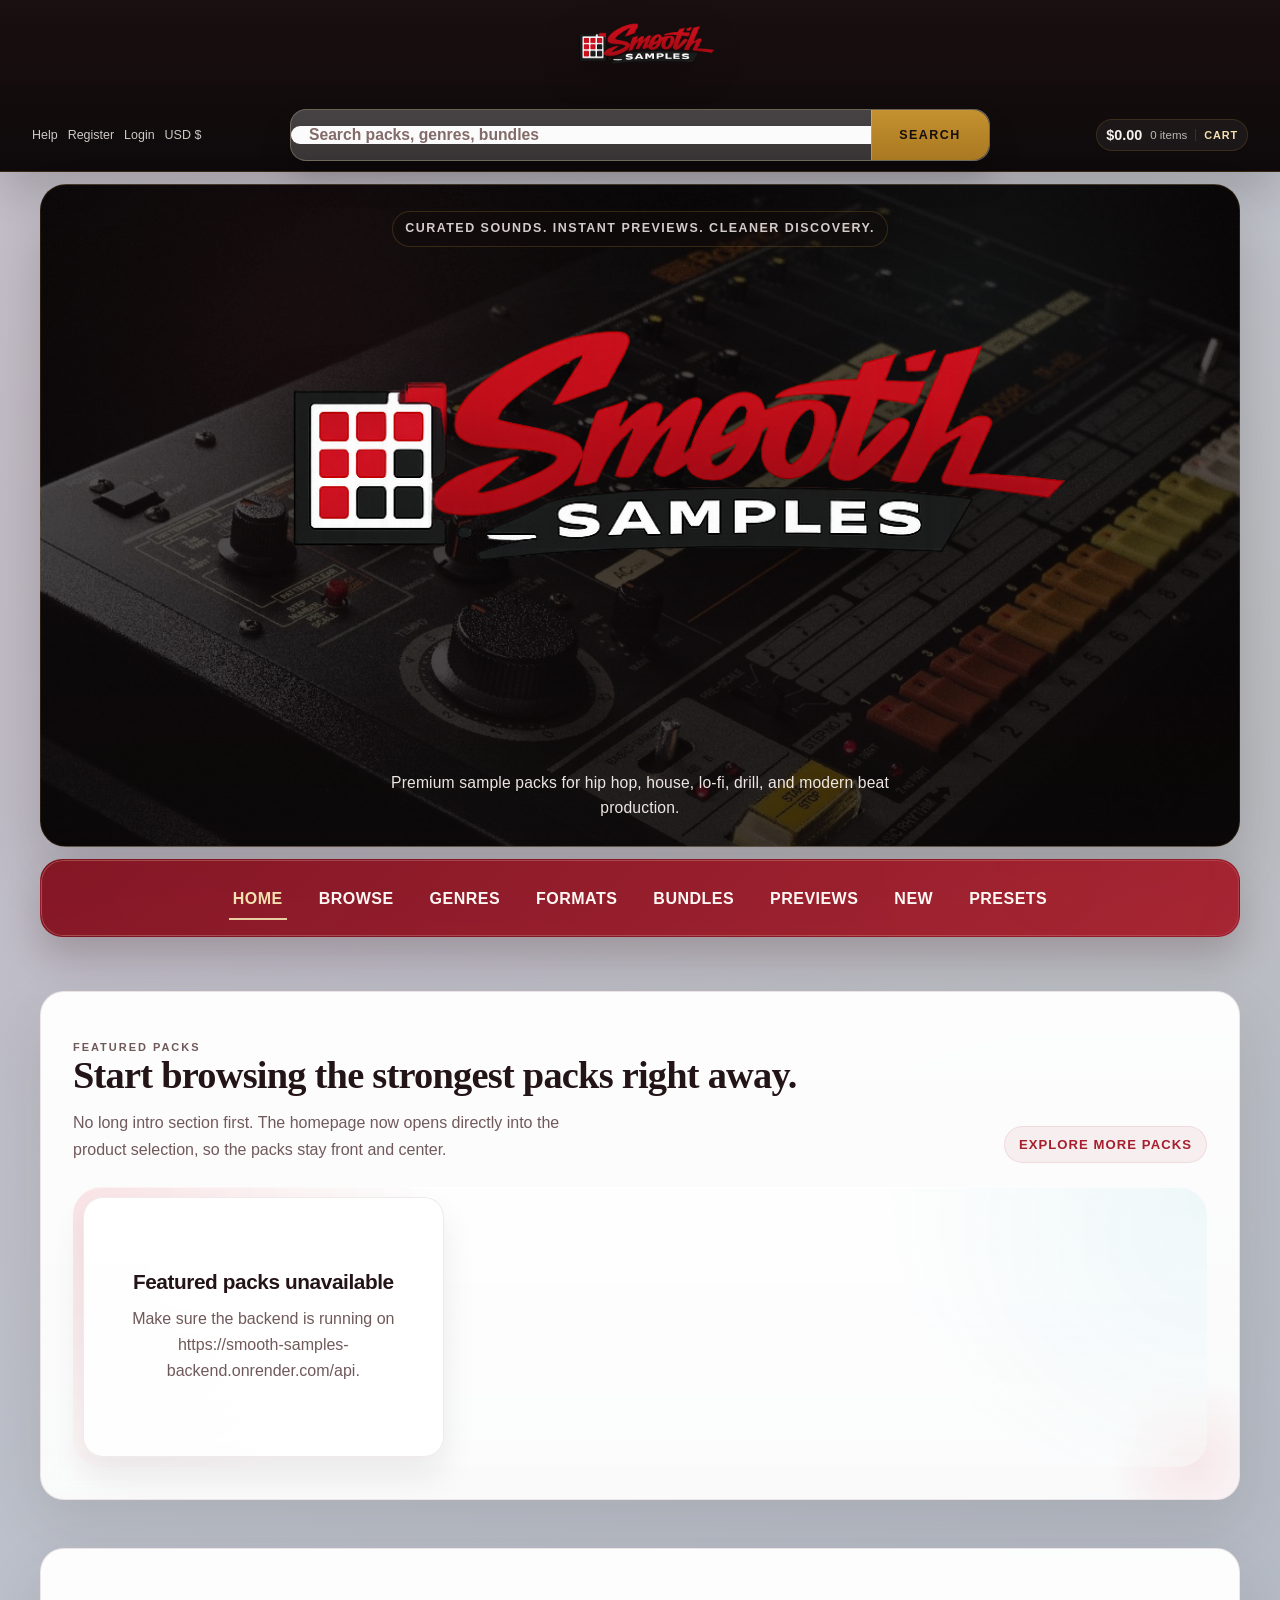
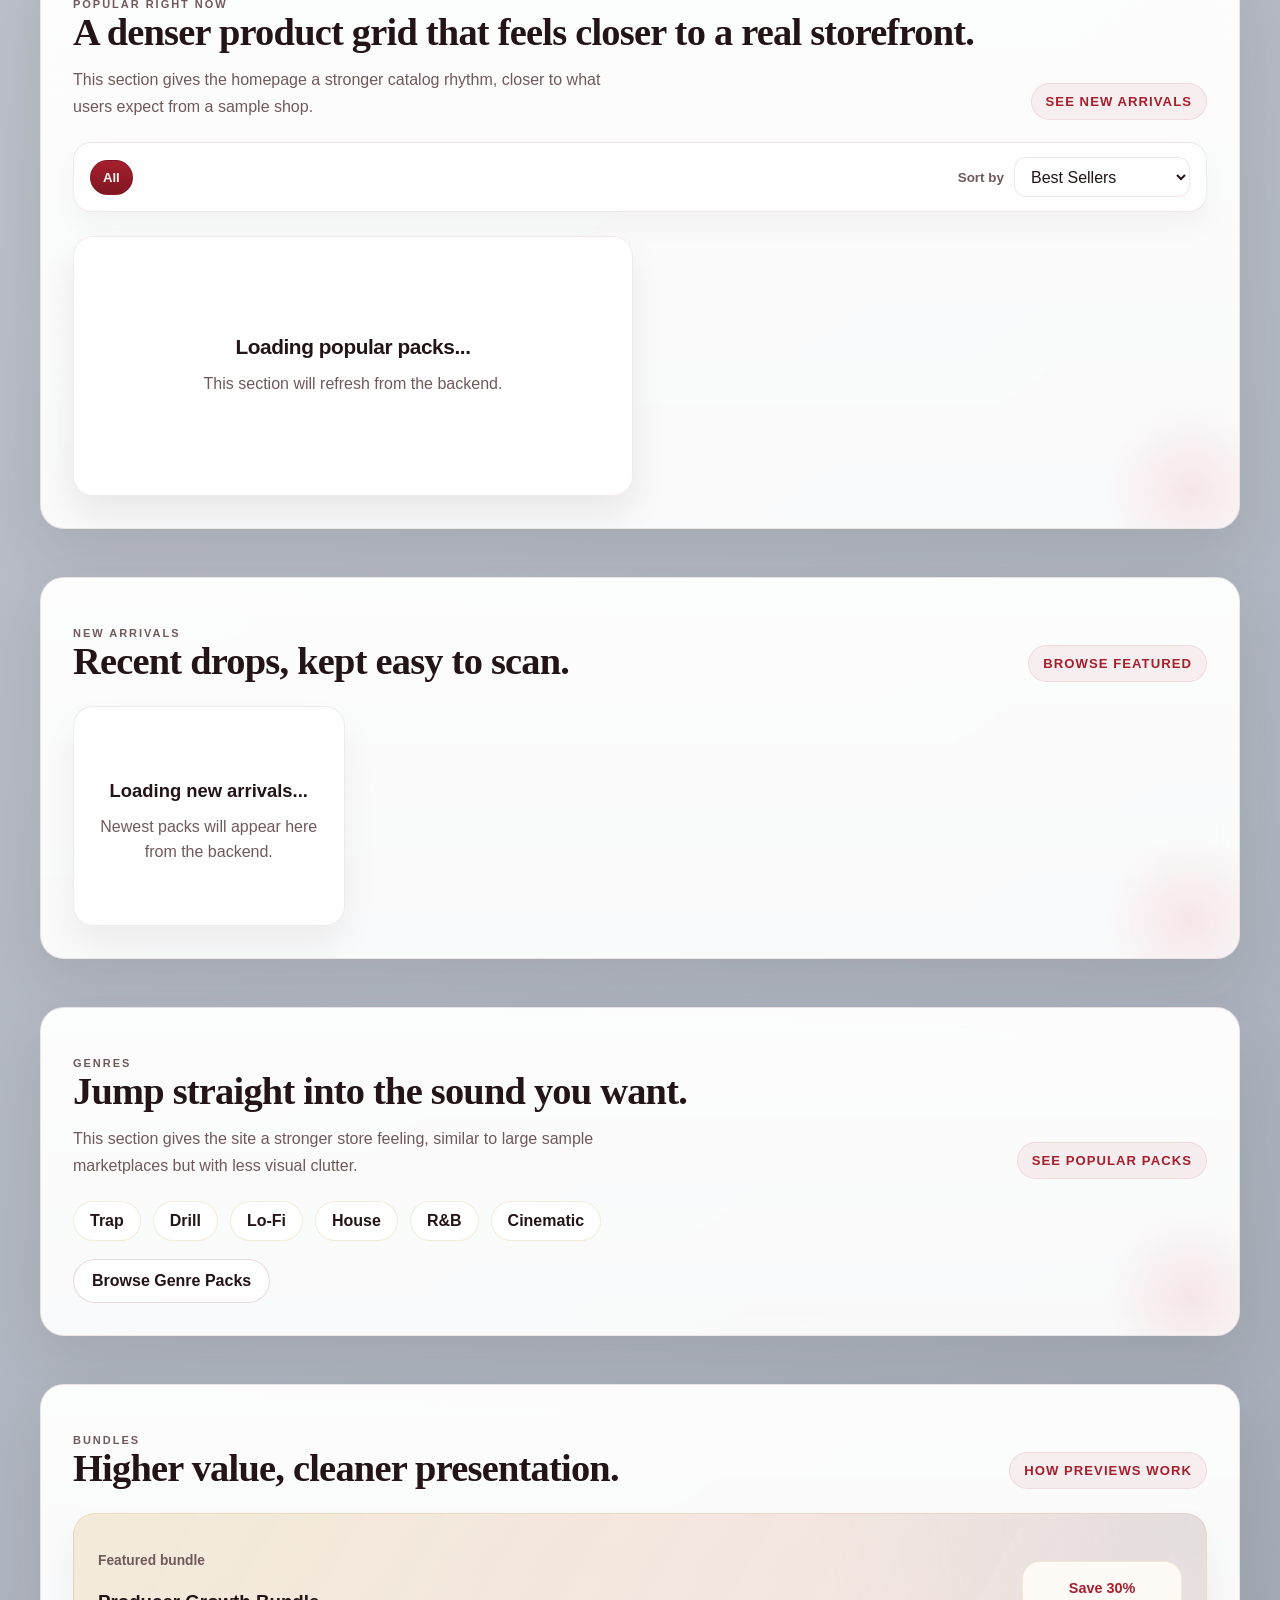
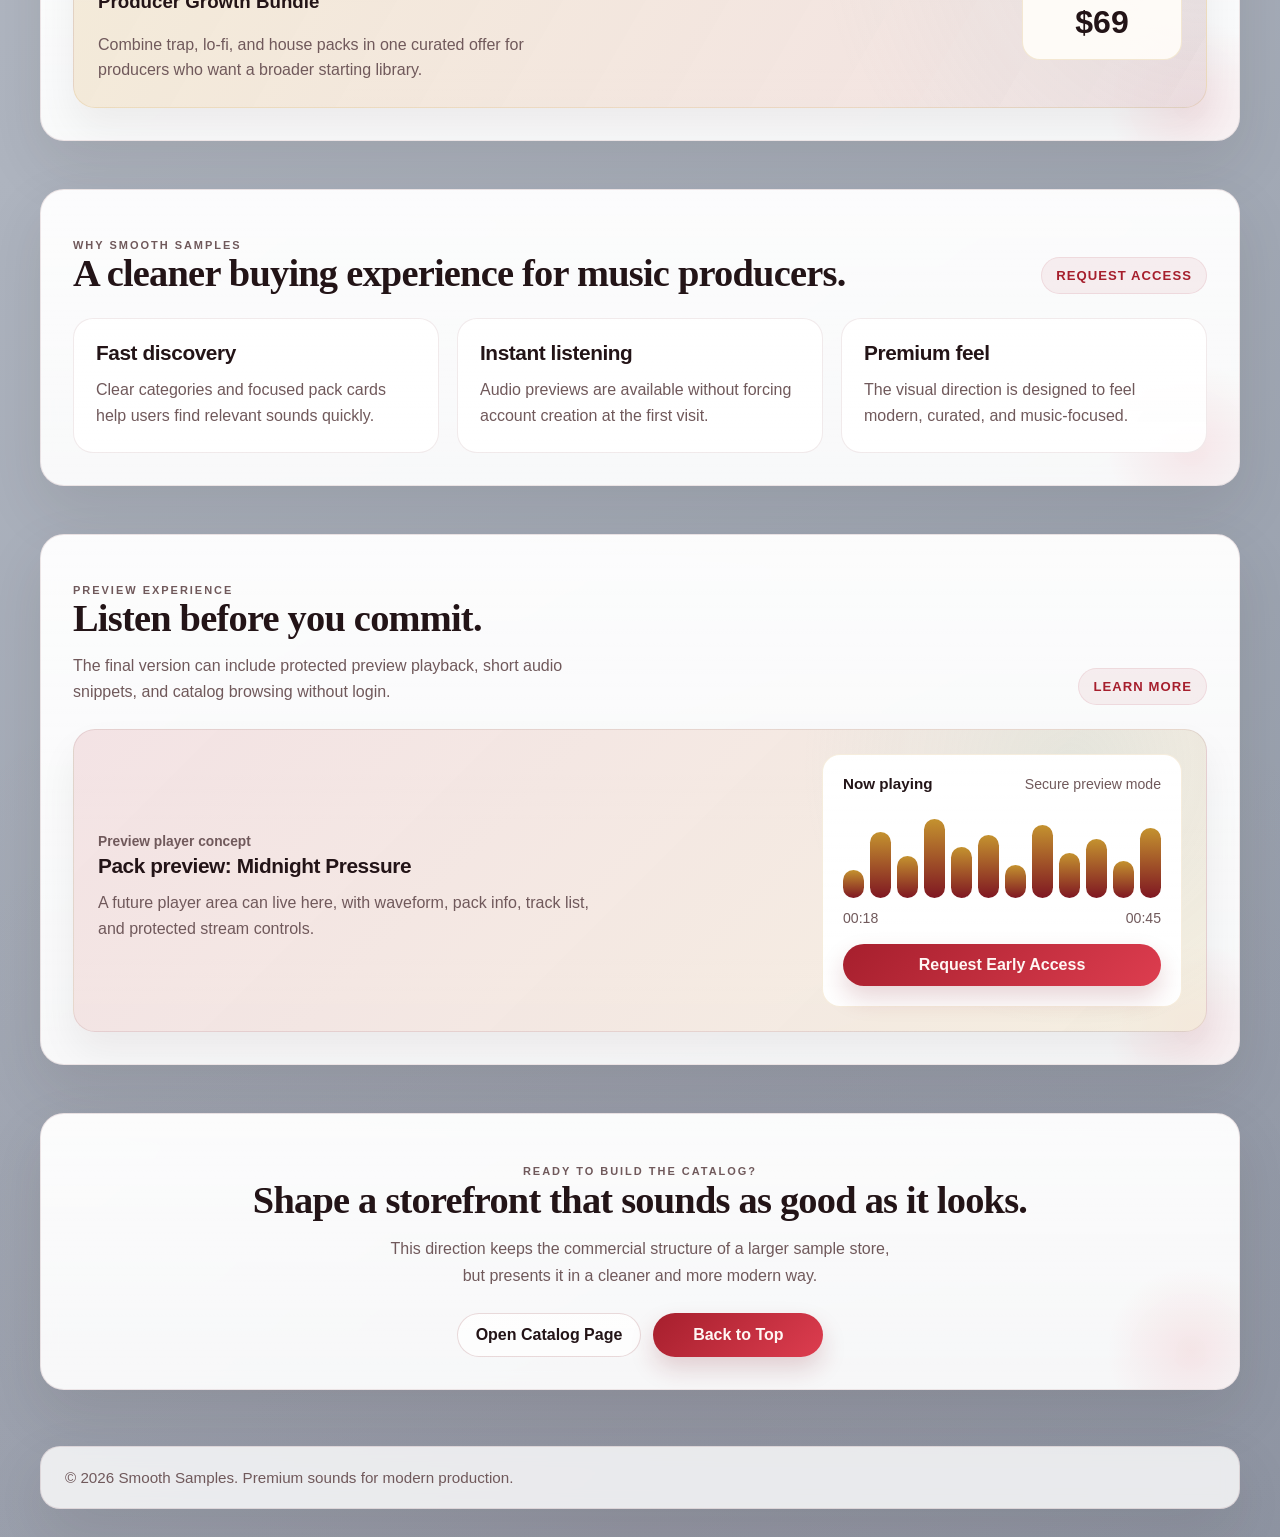
==== index.html @ 3f29e7fc "Refresh storefront UI and fix cart USD migration" ====
<!doctype html>
<html lang="en">
  <head>
    <meta charset="UTF-8" />
    <meta name="viewport" content="width=device-width, initial-scale=1.0" />
    <title>Smooth Samples | Premium Sample Packs</title>
    <meta
      name="description"
      content="Discover premium sample packs across multiple genres with fast browsing and instant audio previews."
    />
    <link rel="stylesheet" href="./styles.css?v=20260405-2" />
    <script>
      if (window.location.hash) {
        history.replaceState(null, "", window.location.pathname + window.location.search);
      }
    </script>
  </head>
  <body class="page-home">
    <div class="site-shell" id="top">
      <header class="site-header">
        <div class="utility-bar" aria-label="Store utilities">
          <a class="utility-logo" href="./index.html" aria-label="Smooth Samples home">
            <img
              class="utility-logo-image"
              src="./assets/logo/smooth-samples-logo-latest-crop-test-2.png"
              alt="Smooth Samples logo"
            />
          </a>

          <form class="search-bar" action="./catalog.html" method="get" role="search">
            <label class="sr-only" for="site-search">Search sample packs</label>
            <input
              id="site-search"
              name="q"
              type="search"
              placeholder="Search packs, genres, bundles"
            />
            <button type="submit" aria-label="Search">Search</button>
          </form>

          <div class="utility-links">
            <a href="#contact">Help</a>
            <a href="#contact">Register</a>
            <a href="#contact">Login</a>
            <a href="#contact">USD $</a>
          </div>

          <a class="cart-pill" href="./cart.html" aria-label="View cart">
            <span class="cart-total">$0.00</span>
            <span class="cart-meta">0 items</span>
            <strong>Cart</strong>
          </a>
        </div>

        <div class="header-branding">
          <p class="header-kicker">Curated sounds. Instant previews. Cleaner discovery.</p>
          <a class="brand" href="./index.html" aria-label="Smooth Samples home">
            <img
              class="brand-logo"
              src="./assets/logo/smooth-samples-logo-latest-crop-test-2.png"
              alt="Smooth Samples logo"
            />
          </a>
          <p class="brand-note">
            Premium sample packs for hip hop, house, lo-fi, drill, and modern
            beat production.
          </p>
        </div>

        <div class="header-tools">
          <nav class="site-nav" aria-label="Main navigation">
            <a href="./index.html" aria-current="page">Home</a>
            <a href="./catalog.html">Browse</a>
            <a href="#genres">Genres</a>
            <a href="#featured-packs">Formats</a>
            <a href="#bundles">Bundles</a>
            <a href="#preview-experience">Previews</a>
            <a href="#new-arrivals">New</a>
            <a href="#featured-packs">Presets</a>
          </nav>
        </div>

      </header>

      <main class="page">
        <section class="section" id="featured-packs">
          <div class="section-heading-row">
            <div class="section-heading">
              <p class="eyebrow">Featured Packs</p>
              <h2>Start browsing the strongest packs right away.</h2>
              <p>
                No long intro section first. The homepage now opens directly into
                the product selection, so the packs stay front and center.
              </p>
            </div>
            <a class="section-link" href="#popular-now">Explore More Packs</a>
          </div>

          <div class="pack-grid" id="home-featured-grid">
            <article class="pack-card pack-card-status">
              <h3>Loading featured packs...</h3>
              <p>The homepage is connecting to the backend API.</p>
            </article>
          </div>
        </section>

        <section class="section compact-catalog-section" id="popular-now">
          <div class="section-heading-row">
            <div class="section-heading">
              <p class="eyebrow">Popular Right Now</p>
              <h2>A denser product grid that feels closer to a real storefront.</h2>
              <p>
                This section gives the homepage a stronger catalog rhythm, closer
                to what users expect from a sample shop.
              </p>
            </div>
            <a class="section-link" href="#new-arrivals">See New Arrivals</a>
          </div>

          <div class="catalog-controls" aria-label="Catalog controls">
            <div class="filter-chips" id="home-popular-filters">
              <button class="filter-chip is-active" type="button" data-home-genre="">All</button>
            </div>
            <div class="sort-control">
              <label for="home-sort-by">Sort by</label>
              <select id="home-sort-by" name="home-sort-by">
                <option>Best Sellers</option>
                <option>Newest</option>
                <option>Price: Low to High</option>
                <option>Editor Picks</option>
              </select>
            </div>
          </div>

          <div class="compact-catalog" id="home-popular-grid">
            <article class="pack-card pack-card-status">
              <h3>Loading popular packs...</h3>
              <p>This section will refresh from the backend.</p>
            </article>
          </div>
        </section>

        <section class="section" id="new-arrivals">
          <div class="section-heading-row">
            <div class="section-heading">
              <p class="eyebrow">New Arrivals</p>
              <h2>Recent drops, kept easy to scan.</h2>
            </div>
            <a class="section-link" href="#featured-packs">Browse Featured</a>
          </div>

          <div class="release-grid" id="home-new-grid">
            <article class="release-card release-card-status">
              <h3>Loading new arrivals...</h3>
              <p>Newest packs will appear here from the backend.</p>
            </article>
          </div>
        </section>

        <section class="section genre-section" id="genres">
          <div class="section-heading-row">
            <div class="section-heading">
              <p class="eyebrow">Genres</p>
              <h2>Jump straight into the sound you want.</h2>
              <p>
                This section gives the site a stronger store feeling, similar to
                large sample marketplaces but with less visual clutter.
              </p>
            </div>
            <a class="section-link" href="#popular-now">See Popular Packs</a>
          </div>

          <div class="genre-list" aria-label="Music genres">
            <span>Trap</span>
            <span>Drill</span>
            <span>Lo-Fi</span>
            <span>House</span>
            <span>R&B</span>
            <span>Cinematic</span>
          </div>
          <div class="genre-actions">
            <a class="btn btn-secondary" href="./catalog.html#catalog-grid">Browse Genre Packs</a>
          </div>
        </section>

        <section class="section bundle-section" id="bundles">
          <div class="section-heading-row">
            <div class="section-heading">
              <p class="eyebrow">Bundles</p>
              <h2>Higher value, cleaner presentation.</h2>
            </div>
            <a class="section-link" href="#preview-experience">How previews work</a>
          </div>

          <div class="bundle-panel">
            <div>
              <p class="preview-label">Featured bundle</p>
              <h3>Producer Growth Bundle</h3>
              <p>
                Combine trap, lo-fi, and house packs in one curated offer for
                producers who want a broader starting library.
              </p>
            </div>
            <div class="bundle-price">
              <span>Save 30%</span>
              <strong>$69</strong>
            </div>
          </div>
        </section>

        <section class="section benefits-section">
          <div class="section-heading-row">
            <div class="section-heading">
              <p class="eyebrow">Why Smooth Samples</p>
              <h2>A cleaner buying experience for music producers.</h2>
            </div>
            <a class="section-link" href="#contact">Request Access</a>
          </div>

          <div class="benefit-grid">
            <article class="benefit-card">
              <h3>Fast discovery</h3>
              <p>
                Clear categories and focused pack cards help users find relevant
                sounds quickly.
              </p>
            </article>

            <article class="benefit-card">
              <h3>Instant listening</h3>
              <p>
                Audio previews are available without forcing account creation at
                the first visit.
              </p>
            </article>

            <article class="benefit-card">
              <h3>Premium feel</h3>
              <p>
                The visual direction is designed to feel modern, curated, and
                music-focused.
              </p>
            </article>
          </div>
        </section>

        <section class="section preview-section" id="preview-experience">
          <div class="section-heading-row">
            <div class="section-heading">
              <p class="eyebrow">Preview Experience</p>
              <h2>Listen before you commit.</h2>
              <p>
                The final version can include protected preview playback, short
                audio snippets, and catalog browsing without login.
              </p>
            </div>
            <a class="section-link" href="#contact">Learn More</a>
          </div>

          <div class="preview-panel">
            <div class="preview-copy">
              <p class="preview-label">Preview player concept</p>
              <h3>Pack preview: Midnight Pressure</h3>
              <p>
                A future player area can live here, with waveform, pack info,
                track list, and protected stream controls.
              </p>
            </div>
            <div class="preview-demo" aria-label="Demo audio player">
              <div class="preview-demo-top">
                <strong>Now playing</strong>
                <span>Secure preview mode</span>
              </div>
              <div class="waveform" aria-hidden="true">
                <span></span>
                <span></span>
                <span></span>
                <span></span>
                <span></span>
                <span></span>
                <span></span>
                <span></span>
                <span></span>
                <span></span>
                <span></span>
                <span></span>
              </div>
              <div class="preview-demo-bottom">
                <span>00:18</span>
                <span>00:45</span>
              </div>
              <a class="btn btn-primary" href="#contact">Request Early Access</a>
            </div>
          </div>
        </section>

        <section class="section cta-section" id="contact">
          <p class="eyebrow">Ready to build the catalog?</p>
          <h2>Shape a storefront that sounds as good as it looks.</h2>
          <p>
            This direction keeps the commercial structure of a larger sample
            store, but presents it in a cleaner and more modern way.
          </p>
          <div class="cta-actions">
            <a class="btn btn-secondary" href="./catalog.html">Open Catalog Page</a>
            <a class="btn btn-primary" href="#top">Back to Top</a>
          </div>
        </section>
      </main>

      <footer class="site-footer">
        <p>© 2026 Smooth Samples. Premium sounds for modern production.</p>
      </footer>
    </div>
    <script src="./assets/js/store-api.js"></script>
    <script src="./assets/js/cart.js"></script>
    <script src="./assets/js/search-ui.js?v=20260405-2"></script>
    <script src="./assets/js/home.js"></script>
  </body>
</html>
---- styles.css ----
:root {
  --bg-1: #c7cad3;
  --bg-2: #aeb4bf;
  --bg-3: #8f97a5;
  --panel: rgba(255, 255, 255, 0.8);
  --panel-strong: rgba(255, 255, 255, 0.92);
  --border: rgba(96, 22, 33, 0.1);
  --text: #231417;
  --muted: #70595b;
  --accent: #a61f2d;
  --accent-strong: #7f1722;
  --accent-bright: #dd3d4f;
  --gold: #c4922f;
  --gold-soft: #f4e1af;
  --teal-soft: #8fd3d9;
  --shadow: 0 24px 60px rgba(44, 27, 24, 0.1);
  --font-body: "Avenir Next", "Helvetica Neue", "Segoe UI", sans-serif;
  --font-display: "Trebuchet MS", "Avenir Next", "Segoe UI", sans-serif;
  --font-elegant: Georgia, "Times New Roman", serif;
}

* {
  box-sizing: border-box;
}

*::selection {
  background: rgba(166, 31, 45, 0.16);
}

html {
  scroll-behavior: smooth;
}

body {
  margin: 0;
  min-height: 100vh;
  font-family: var(--font-body);
  color: var(--text);
  background:
    radial-gradient(circle at 12% 10%, rgba(166, 31, 45, 0.08), transparent 24%),
    radial-gradient(circle at 88% 14%, rgba(196, 146, 47, 0.06), transparent 18%),
    radial-gradient(circle at 50% 100%, rgba(96, 22, 33, 0.06), transparent 22%),
    linear-gradient(145deg, var(--bg-1), var(--bg-2) 60%, var(--bg-3));
}

a {
  color: inherit;
}

a,
button {
  -webkit-tap-highlight-color: transparent;
}

.site-shell {
  width: min(1200px, calc(100% - 32px));
  margin: 0 auto;
}

.page {
  display: flex;
  flex-direction: column;
  gap: 26px;
}

.site-header {
  display: flex;
  flex-direction: column;
  align-items: center;
  gap: 12px;
  padding: 0 0 22px;
}

.utility-bar {
  display: grid;
  grid-template-columns: minmax(180px, 0.9fr) minmax(420px, 700px) minmax(180px, 0.9fr);
  grid-template-areas:
    ". logo ."
    "links search cart";
  align-items: center;
  gap: 10px 16px;
  width: 100vw;
  margin-left: calc(50% - 50vw);
  margin-right: calc(50% - 50vw);
  padding: 10px 32px 10px;
  min-height: 0;
  border-radius: 0;
  border-top: 0;
  border-left: 0;
  border-right: 0;
  border-bottom: 1px solid rgba(196, 146, 47, 0.18);
  background:
    linear-gradient(180deg, rgba(26, 15, 16, 0.96), rgba(14, 10, 11, 0.98)),
    #120d0e;
  color: #f8f2ef;
  box-shadow: 0 20px 42px rgba(22, 14, 15, 0.18);
}

.utility-logo {
  grid-area: logo;
  display: flex;
  align-items: center;
  justify-content: center;
  justify-self: center;
  text-decoration: none;
  transform: none;
}

.utility-logo-image {
  display: block;
  width: min(100%, 196px);
  height: auto;
  filter: drop-shadow(0 10px 18px rgba(0, 0, 0, 0.28));
}

.search-bar {
  grid-area: search;
  position: relative;
  display: grid;
  grid-template-columns: minmax(0, 1fr) auto;
  align-items: center;
  min-height: 52px;
  max-width: 700px;
  width: 100%;
  justify-self: center;
  border-radius: 16px;
  overflow: visible;
  border: 1px solid rgba(244, 225, 175, 0.26);
  background:
    linear-gradient(180deg, rgba(255, 255, 255, 0.14), rgba(255, 255, 255, 0.08)),
    rgba(255, 255, 255, 0.1);
  box-shadow: 0 18px 30px rgba(8, 5, 5, 0.18);
}

.search-bar input {
  width: 100%;
  min-width: 0;
  padding: 0 18px;
  border: 0;
  border-radius: 16px 0 0 16px;
  background: rgba(255, 255, 255, 0.98);
  color: #1b1112;
  font: inherit;
  font-size: 0.98rem;
  font-weight: 600;
}

.search-bar input::placeholder {
  color: #826b69;
}

.search-bar input:focus {
  outline: none;
}

.search-bar button {
  min-width: 118px;
  height: 100%;
  border: 0;
  border-radius: 0 16px 16px 0;
  background: linear-gradient(180deg, var(--gold), #a97922);
  color: #160e0f;
  font-family: var(--font-display);
  font-size: 0.78rem;
  font-weight: 800;
  letter-spacing: 0.12em;
  text-transform: uppercase;
  cursor: pointer;
  box-shadow: inset 1px 0 0 rgba(255, 255, 255, 0.2);
}

.search-bar button:hover {
  background: linear-gradient(180deg, #d9a63c, #b17c25);
}

.search-suggestions {
  position: absolute;
  top: calc(100% + 10px);
  left: 0;
  right: 0;
  z-index: 30;
  display: none;
  gap: 0;
  padding: 8px;
  border-radius: 18px;
  border: 1px solid rgba(96, 22, 33, 0.12);
  background: rgba(255, 255, 255, 0.98);
  box-shadow: 0 24px 40px rgba(23, 15, 16, 0.18);
}

.search-suggestions.is-visible {
  display: grid;
}

.search-suggestion-list {
  display: grid;
}

.search-suggestion-item,
.search-suggestion-footer {
  display: flex;
  align-items: center;
  gap: 12px;
  padding: 10px 12px;
  color: var(--text);
  text-decoration: none;
  border-radius: 12px;
}

.search-suggestion-item:hover,
.search-suggestion-footer:hover {
  background: rgba(96, 22, 33, 0.06);
}

.search-suggestion-thumb {
  width: 48px;
  height: 48px;
  border-radius: 12px;
  object-fit: cover;
  object-position: center;
  background: #f6f1ed;
  border: 1px solid rgba(96, 22, 33, 0.08);
}

.search-suggestion-thumb-generic {
  display: inline-flex;
  align-items: center;
  justify-content: center;
  font-family: var(--font-display);
  font-size: 1rem;
  font-weight: 800;
  color: var(--accent-strong);
}

.search-suggestion-copy {
  display: flex;
  flex-direction: column;
  min-width: 0;
}

.search-suggestion-copy strong {
  font-size: 0.9rem;
}

.search-suggestion-copy span,
.search-suggestion-state,
.search-suggestion-footer {
  color: var(--muted);
  font-size: 0.82rem;
}

.search-suggestion-state {
  padding: 12px;
}

.search-suggestion-footer {
  justify-content: center;
  margin-top: 4px;
  border-top: 1px solid rgba(96, 22, 33, 0.08);
  font-weight: 700;
}

.utility-links {
  grid-area: links;
  display: flex;
  flex-wrap: wrap;
  align-items: center;
  justify-content: flex-start;
  gap: 10px;
}

.utility-links a {
  color: rgba(248, 242, 239, 0.82);
  text-decoration: none;
  font-size: 0.78rem;
  transition: color 0.2s ease;
}

.utility-links a:hover {
  color: #ffffff;
}

.cart-pill {
  grid-area: cart;
  display: inline-flex;
  align-items: center;
  gap: 8px;
  padding: 7px 9px;
  border-radius: 999px;
  border: 1px solid rgba(196, 146, 47, 0.18);
  background: rgba(255, 255, 255, 0.05);
  color: #f8f2ef;
  text-decoration: none;
  justify-self: end;
}

.cart-total {
  font-family: var(--font-display);
  font-size: 0.9rem;
  font-weight: 800;
}

.cart-meta {
  color: rgba(248, 242, 239, 0.74);
  font-size: 0.72rem;
}

.cart-pill strong {
  padding-left: 8px;
  border-left: 1px solid rgba(196, 146, 47, 0.22);
  color: var(--gold-soft);
  font-family: var(--font-display);
  font-size: 0.68rem;
  font-weight: 800;
  letter-spacing: 0.08em;
  text-transform: uppercase;
}

.cart-pill strong,
.compact-add-button,
.pack-action-button {
  transition: background-color 0.2s ease, color 0.2s ease, border-color 0.2s ease,
    transform 0.2s ease;
}

.sr-only {
  position: absolute;
  width: 1px;
  height: 1px;
  padding: 0;
  margin: -1px;
  overflow: hidden;
  clip: rect(0, 0, 0, 0);
  white-space: nowrap;
  border: 0;
}

.header-branding {
  display: flex;
  flex-direction: column;
  align-items: center;
  text-align: center;
  gap: 6px;
  width: 100%;
  padding: 26px 24px;
  border-radius: 26px;
  border: 1px solid rgba(196, 146, 47, 0.16);
  background:
    linear-gradient(180deg, rgba(12, 8, 9, 0.64), rgba(12, 8, 9, 0.8)),
    radial-gradient(circle at 22% 22%, rgba(221, 61, 79, 0.16), transparent 28%),
    radial-gradient(circle at 78% 18%, rgba(143, 211, 217, 0.16), transparent 24%),
    radial-gradient(circle at center, rgba(166, 31, 45, 0.1), transparent 46%),
    url("./assets/header/header-bg-808.jpg") center/cover no-repeat;
  box-shadow: 0 30px 58px rgba(20, 12, 13, 0.18);
  background-blend-mode: normal, screen, screen, multiply;
}

.header-tools {
  display: flex;
  width: 100%;
  justify-content: center;
  max-width: 100%;
}

.brand {
  display: block;
  width: min(100%, 1120px);
}

.brand-logo {
  width: 100%;
  height: auto;
  display: block;
  filter: drop-shadow(0 16px 28px rgba(0, 0, 0, 0.28));
  transition: transform 0.35s ease, filter 0.35s ease;
}

.brand:hover .brand-logo {
  transform: translateY(-2px) scale(1.01);
  filter: drop-shadow(0 18px 28px rgba(96, 22, 33, 0.16));
}

.brand-note,
.header-kicker {
  margin: 0;
  color: var(--muted);
  line-height: 1.6;
}

.brand-note {
  margin-top: 2px;
  max-width: 62ch;
  font-size: 0.98rem;
  letter-spacing: 0.01em;
  color: rgba(255, 247, 244, 0.92);
}

.header-kicker {
  padding: 7px 12px;
  border-radius: 999px;
  border: 1px solid rgba(196, 146, 47, 0.22);
  background: rgba(19, 12, 13, 0.46);
  color: rgba(255, 247, 244, 0.82);
  font-size: 0.78rem;
  font-weight: 700;
  letter-spacing: 0.12em;
  text-transform: uppercase;
  margin-bottom: 0;
}

.site-nav {
  display: flex;
  flex-wrap: wrap;
  justify-content: center;
  gap: 18px 28px;
  width: 100%;
  padding: 18px 22px 16px;
  border-radius: 22px;
  border: 1px solid rgba(110, 14, 27, 0.32);
  background:
    linear-gradient(135deg, rgba(130, 16, 31, 0.96), rgba(166, 31, 45, 0.96)),
    radial-gradient(circle at 16% 20%, rgba(255, 255, 255, 0.14), transparent 18%),
    radial-gradient(circle at 84% 24%, rgba(244, 225, 175, 0.2), transparent 22%);
  box-shadow: 0 20px 38px rgba(51, 15, 20, 0.22);
  overflow-x: auto;
  position: relative;
}

.site-nav::before {
  content: "";
  position: absolute;
  inset: 0;
  border-radius: inherit;
  padding: 1px;
  background: linear-gradient(
    90deg,
    rgba(244, 225, 175, 0.28),
    rgba(255, 255, 255, 0.18),
    rgba(244, 225, 175, 0.24),
    rgba(255, 255, 255, 0.12)
  );
  -webkit-mask:
    linear-gradient(#fff 0 0) content-box,
    linear-gradient(#fff 0 0);
  -webkit-mask-composite: xor;
  mask-composite: exclude;
  pointer-events: none;
}

.site-nav a {
  display: inline-flex;
  align-items: center;
  justify-content: center;
  min-height: 42px;
  padding: 0 4px;
  border-radius: 0;
  border: 0;
  color: #fff7f4;
  background: transparent;
  text-decoration: none;
  font-family: var(--font-display);
  font-size: 1rem;
  font-weight: 800;
  letter-spacing: 0.03em;
  text-transform: uppercase;
  transition: color 0.2s ease, background 0.2s ease, transform 0.2s ease,
    box-shadow 0.2s ease, border-color 0.2s ease;
  white-space: nowrap;
}

.site-nav a.is-current,
.site-nav a[aria-current="page"] {
  color: var(--gold-soft);
  background: transparent;
  box-shadow: inset 0 -2px 0 rgba(244, 225, 175, 0.9);
}

.site-nav a:hover {
  color: #ffffff;
  background: transparent;
  transform: translateY(-1px);
}

.breadcrumb {
  display: flex;
  flex-wrap: wrap;
  align-items: center;
  gap: 8px;
  color: rgba(35, 20, 23, 0.72);
  font-size: 0.82rem;
}

.breadcrumb a {
  text-decoration: none;
}

.breadcrumb a[aria-current="page"] {
  color: var(--accent-strong);
  font-weight: 700;
}

.trail-home {
  margin-bottom: 0;
}

.catalog-jumpbar {
  display: flex;
  flex-wrap: wrap;
  gap: 10px;
  margin-top: 8px;
}

.catalog-jumpbar a {
  padding: 10px 14px;
  border-radius: 999px;
  border: 1px solid rgba(166, 31, 45, 0.12);
  background: rgba(255, 255, 255, 0.54);
  color: var(--accent-strong);
  font-size: 0.8rem;
  font-weight: 700;
  letter-spacing: 0.04em;
  text-decoration: none;
  text-transform: uppercase;
  transition:
    transform 0.25s ease,
    background-color 0.25s ease,
    border-color 0.25s ease;
}

.catalog-jumpbar a:hover {
  transform: translateY(-2px);
  background: rgba(255, 255, 255, 0.78);
  border-color: rgba(166, 31, 45, 0.22);
}

.product-jumpbar {
  margin: 4px 0 6px;
}

.promo-strip {
  display: grid;
  grid-template-columns: repeat(3, minmax(0, 1fr));
  gap: 10px;
  width: 100%;
  padding: 10px 0 0;
}

.promo-item {
  display: flex;
  flex-direction: column;
  gap: 2px;
  padding: 10px 14px;
  border: 1px solid rgba(196, 146, 47, 0.18);
  background:
    linear-gradient(180deg, rgba(255, 255, 255, 0.72), rgba(255, 255, 255, 0.56)),
    rgba(255, 255, 255, 0.6);
  text-align: center;
}

.promo-item strong {
  font-family: var(--font-display);
  font-size: 0.84rem;
  font-weight: 800;
  letter-spacing: 0.06em;
  text-transform: uppercase;
}

.promo-item span {
  color: var(--muted);
  font-size: 0.82rem;
  line-height: 1.45;
}

.site-nav a:focus-visible,
.btn:focus-visible,
.catalog-strip a:focus-visible,
.pack-actions a:focus-visible,
.pack-action-button:focus-visible,
.compact-add-button:focus-visible,
.category-links a:focus-visible,
.utility-links a:focus-visible,
.cart-pill:focus-visible,
.search-bar input:focus-visible,
.search-bar button:focus-visible {
  outline: 2px solid rgba(166, 31, 45, 0.45);
  outline-offset: 2px;
}

.page {
  padding: 10px 0 56px;
}

.catalog-title {
  margin: 0;
  font-family: var(--font-display);
  font-size: clamp(2rem, 3.8vw, 3.1rem);
  line-height: 1.03;
  letter-spacing: -0.03em;
}

.hero,
.section,
.site-footer {
  border: 1px solid var(--border);
  background: var(--panel);
  backdrop-filter: blur(8px);
  box-shadow: var(--shadow);
}

.hero {
  display: grid;
  grid-template-columns: minmax(0, 1.5fr) minmax(280px, 0.8fr);
  gap: 24px;
  padding: 24px 28px;
  border-radius: 24px;
}

.hero-copy h1 {
  margin: 0;
  max-width: 14ch;
  font-family: var(--font-display);
  font-size: clamp(1.85rem, 3.3vw, 2.9rem);
  line-height: 1.04;
  letter-spacing: -0.03em;
}

.eyebrow {
  margin: 0 0 12px;
  color: var(--accent);
  font-size: 11px;
  font-weight: 800;
  letter-spacing: 0.18em;
  text-transform: uppercase;
}

.lead,
.section-heading p,
.pack-card p,
.benefit-card p,
.preview-panel p,
.cta-section p,
.site-footer p {
  color: var(--muted);
  line-height: 1.65;
}

.lead {
  max-width: 60ch;
  margin: 14px 0 0;
  font-size: 0.98rem;
}

.section-heading h2,
.cta-section h2 {
  margin: 0;
  font-family: var(--font-elegant);
  font-size: clamp(1.8rem, 3vw, 2.8rem);
  font-weight: 700;
  line-height: 1.04;
  letter-spacing: -0.02em;
}

.actions {
  margin-top: 18px;
  display: flex;
  flex-wrap: wrap;
  gap: 12px;
}

.btn {
  display: inline-flex;
  align-items: center;
  justify-content: center;
  min-width: 170px;
  padding: 12px 18px;
  border-radius: 999px;
  text-decoration: none;
  font-weight: 700;
  transition: transform 0.2s ease, opacity 0.2s ease, background 0.2s ease,
    box-shadow 0.2s ease, border-color 0.2s ease;
}

.btn:hover {
  transform: translateY(-1px);
}

.btn-primary {
  color: #fff7f4;
  background: linear-gradient(135deg, var(--accent), var(--accent-bright));
  box-shadow: 0 12px 24px rgba(127, 23, 34, 0.18);
}

.btn-primary:hover {
  background: var(--accent-strong);
  box-shadow: 0 14px 28px rgba(127, 23, 34, 0.2);
}

.btn-secondary {
  color: var(--text);
  background: linear-gradient(180deg, rgba(255, 255, 255, 0.84), rgba(255, 255, 255, 0.68));
  border: 1px solid rgba(124, 28, 36, 0.16);
}

.btn-secondary:hover {
  opacity: 0.9;
  border-color: rgba(124, 28, 36, 0.24);
}

.hero-panel {
  padding: 20px;
  border-radius: 20px;
  border: 1px solid rgba(96, 22, 33, 0.08);
  background:
    linear-gradient(180deg, rgba(255, 255, 255, 0.84), rgba(245, 243, 240, 0.78)),
    rgba(255, 255, 255, 0.4);
}

.panel-label,
.preview-label,
.pack-tag {
  margin: 0 0 12px;
  color: var(--accent);
  font-size: 0.86rem;
  font-weight: 700;
}

.category-links {
  display: grid;
  gap: 10px;
  margin-bottom: 16px;
}

.category-links a {
  padding: 12px 14px;
  border-radius: 14px;
  background: rgba(196, 146, 47, 0.08);
  border: 1px solid rgba(196, 146, 47, 0.16);
  color: var(--text);
  text-decoration: none;
  font-weight: 600;
  transition: transform 0.2s ease, background 0.2s ease, border-color 0.2s ease;
}

.category-links a:hover {
  transform: translateY(-1px);
  background: rgba(196, 146, 47, 0.12);
  border-color: rgba(196, 146, 47, 0.24);
}

.stat-card + .stat-card {
  margin-top: 14px;
}

.stat-card {
  padding: 16px;
  border-radius: 16px;
  background: var(--panel-strong);
  border: 1px solid rgba(96, 22, 33, 0.08);
}

.stat-card strong {
  display: block;
  margin-bottom: 6px;
  font-size: 1.5rem;
}

.stat-card span {
  color: var(--muted);
  line-height: 1.5;
}

.section {
  margin-top: 22px;
  padding: 32px;
  border-radius: 24px;
  position: relative;
  overflow: hidden;
  background:
    linear-gradient(180deg, rgba(255, 255, 255, 0.88), rgba(255, 255, 255, 0.72)),
    rgba(255, 255, 255, 0.72);
}

.section::before {
  content: "";
  position: absolute;
  inset: auto -42px -52px auto;
  width: 180px;
  height: 180px;
  border-radius: 50%;
  background: radial-gradient(circle, rgba(221, 61, 79, 0.1), transparent 66%);
  pointer-events: none;
}

.section > * {
  position: relative;
  z-index: 1;
}

.catalog-strip {
  display: grid;
  grid-template-columns: repeat(5, minmax(0, 1fr));
  gap: 12px;
  margin-top: 10px;
}

.catalog-strip a {
  display: flex;
  flex-direction: column;
  gap: 4px;
  padding: 16px 18px;
  border-radius: 18px;
  border: 1px solid var(--border);
  background: rgba(255, 255, 255, 0.68);
  box-shadow: var(--shadow);
  color: var(--text);
  text-decoration: none;
  text-align: left;
  transition: transform 0.22s ease, box-shadow 0.22s ease, border-color 0.22s ease,
    background 0.22s ease;
}

.catalog-strip a:hover {
  transform: translateY(-3px);
  border-color: rgba(96, 22, 33, 0.16);
  background: rgba(255, 255, 255, 0.82);
  box-shadow: 0 24px 42px rgba(44, 27, 24, 0.1);
}

.catalog-strip strong {
  font-family: var(--font-display);
  font-size: 0.92rem;
  font-weight: 700;
  letter-spacing: 0.01em;
}

.catalog-strip span {
  color: var(--muted);
  font-size: 0.82rem;
  line-height: 1.45;
}

.compact-catalog {
  display: grid;
  grid-template-columns: repeat(2, minmax(0, 1fr));
  gap: 14px;
  margin-top: 24px;
}

.catalog-controls {
  display: flex;
  align-items: center;
  justify-content: space-between;
  gap: 16px;
  margin-top: 22px;
  padding: 14px 16px;
  border-radius: 18px;
  border: 1px solid rgba(96, 22, 33, 0.09);
  background: rgba(255, 255, 255, 0.68);
  box-shadow: 0 14px 28px rgba(34, 20, 22, 0.04);
}

.filter-chips {
  display: flex;
  flex-wrap: wrap;
  gap: 10px;
}

.filter-chip {
  padding: 9px 12px;
  border-radius: 999px;
  border: 1px solid rgba(96, 22, 33, 0.09);
  background: rgba(255, 255, 255, 0.8);
  color: var(--text);
  font: inherit;
  font-size: 0.82rem;
  font-weight: 700;
  cursor: pointer;
  transition: transform 0.2s ease, border-color 0.2s ease, background 0.2s ease;
}

.filter-chip:hover {
  transform: translateY(-1px);
  border-color: rgba(96, 22, 33, 0.16);
}

.filter-chip.is-active {
  background: linear-gradient(180deg, var(--accent), var(--accent-strong));
  border-color: rgba(96, 22, 33, 0.2);
  color: #fff7f4;
}

.sort-control {
  display: flex;
  align-items: center;
  gap: 10px;
}

.sort-control label {
  color: var(--muted);
  font-size: 0.84rem;
  font-weight: 700;
}

.sort-control select {
  min-height: 40px;
  padding: 0 12px;
  border-radius: 12px;
  border: 1px solid rgba(96, 22, 33, 0.1);
  background: rgba(255, 255, 255, 0.88);
  color: var(--text);
  font: inherit;
}

.compact-item {
  display: grid;
  grid-template-columns: 108px minmax(0, 1fr) auto;
  align-items: center;
  gap: 14px;
  padding: 14px;
  border-radius: 18px;
  border: 1px solid rgba(96, 22, 33, 0.09);
  background: rgba(255, 255, 255, 0.72);
  box-shadow: 0 16px 30px rgba(34, 20, 22, 0.05);
  transition: transform 0.22s ease, box-shadow 0.22s ease, border-color 0.22s ease;
}

.compact-item:hover {
  transform: translateY(-3px);
  box-shadow: 0 22px 38px rgba(34, 20, 22, 0.1);
  border-color: rgba(96, 22, 33, 0.14);
}

.compact-art {
  height: 92px;
  border-radius: 14px;
}

.compact-art-a {
  background: linear-gradient(135deg, rgba(70, 10, 18, 0.96), rgba(166, 31, 45, 0.82));
}

.compact-art-b {
  background: linear-gradient(135deg, rgba(33, 22, 30, 0.98), rgba(125, 17, 31, 0.84));
}

.compact-art-c {
  background: linear-gradient(135deg, rgba(134, 40, 45, 0.85), rgba(196, 146, 47, 0.62));
}

.compact-art-d {
  background: linear-gradient(135deg, rgba(196, 146, 47, 0.82), rgba(90, 31, 33, 0.78));
}

.compact-art-e {
  background: linear-gradient(135deg, rgba(120, 46, 34, 0.82), rgba(170, 139, 89, 0.65));
}

.compact-art-f {
  background: linear-gradient(135deg, rgba(96, 22, 33, 0.92), rgba(53, 26, 29, 0.94));
}

.compact-copy h3 {
  margin: 4px 0 0;
  font-family: var(--font-display);
  font-size: 1.08rem;
  letter-spacing: -0.02em;
}

.compact-copy p {
  margin: 8px 0 0;
  color: var(--muted);
  line-height: 1.55;
}

.compact-tag {
  margin: 0;
  color: var(--accent);
  font-size: 0.76rem;
  font-weight: 800;
  letter-spacing: 0.12em;
  text-transform: uppercase;
}

.compact-meta {
  display: flex;
  flex-direction: column;
  align-items: flex-end;
  gap: 10px;
}

.compact-meta span {
  font-family: var(--font-display);
  font-size: 1rem;
  font-weight: 800;
}

.compact-meta strong {
  padding: 8px 10px;
  border-radius: 999px;
  background: rgba(196, 146, 47, 0.14);
  border: 1px solid rgba(196, 146, 47, 0.16);
  color: var(--text);
  font-size: 0.76rem;
  letter-spacing: 0.08em;
  text-transform: uppercase;
}

.compact-add-button {
  padding: 8px 12px;
  border-radius: 999px;
  border: 1px solid rgba(96, 22, 33, 0.1);
  background: rgba(255, 255, 255, 0.84);
  color: var(--accent);
  font: inherit;
  font-size: 0.72rem;
  font-weight: 800;
  letter-spacing: 0.08em;
  text-transform: uppercase;
  cursor: pointer;
}

.compact-add-button:hover,
.compact-add-button.is-added {
  background: rgba(166, 31, 45, 0.08);
  border-color: rgba(166, 31, 45, 0.16);
}

.section-heading p {
  max-width: 60ch;
  margin: 14px 0 0;
}

.catalog-search-summary {
  display: inline-flex;
  align-items: center;
  gap: 8px;
  padding: 10px 14px;
  border-radius: 4px;
  border: 1px solid rgba(35, 20, 23, 0.08);
  background: #ffffff;
  color: #5f5556;
  font-size: 0.88rem;
  font-weight: 700;
}

.section-heading-row {
  display: flex;
  align-items: flex-end;
  justify-content: space-between;
  gap: 18px;
}

.catalog-main {
  min-width: 0;
}

.catalog-main-storefront {
  margin-top: 26px;
}

.page-catalog .catalog-hero {
  padding: 18px 18px 28px;
  border-radius: 0;
  border: 1px solid rgba(35, 20, 23, 0.08);
  background:
    linear-gradient(180deg, rgba(255, 255, 255, 0.98), rgba(249, 249, 249, 0.98)),
    #fafafa;
  box-shadow: none;
}

.page-catalog .catalog-hero::before {
  display: none;
}

.catalog-intro {
  display: grid;
  gap: 12px;
  padding-bottom: 14px;
}

.page-catalog .catalog-title {
  font-size: clamp(1.8rem, 3vw, 2.45rem);
  line-height: 1;
}

.page-catalog .section-heading > p:not(.eyebrow):not(.catalog-search-summary) {
  max-width: 72ch;
  color: #5f5556;
}

.catalog-storefront-toolbar {
  display: flex;
  align-items: center;
  justify-content: space-between;
  gap: 18px;
  padding: 14px 8px 16px;
  border-top: 1px solid rgba(35, 20, 23, 0.08);
  border-bottom: 1px solid rgba(35, 20, 23, 0.08);
  background: transparent;
  box-shadow: none;
}

.filter-chips-storefront {
  gap: 10px;
}

.filter-chips-storefront .filter-chip {
  min-height: 40px;
  padding: 0 16px;
  border-radius: 2px;
  border: 1px solid rgba(35, 20, 23, 0.28);
  background: #ffffff;
  font-family: var(--font-display);
  font-size: 0.92rem;
  font-weight: 800;
  letter-spacing: 0.02em;
  text-transform: uppercase;
}

.filter-chips-storefront .filter-chip::after {
  content: "▾";
  margin-left: 8px;
  font-size: 0.72rem;
}

.filter-chips-storefront .filter-chip.is-active {
  color: #111111;
  border-color: rgba(35, 20, 23, 0.28);
  background: #f4f4f4;
}

.catalog-results-meta {
  display: flex;
  align-items: center;
  gap: 14px;
  flex-wrap: wrap;
  justify-content: flex-end;
}

.sort-control-storefront {
  gap: 8px;
}

.sort-control-storefront label {
  display: none;
}

.sort-control-storefront select {
  min-width: 150px;
  border-radius: 2px;
  border-color: rgba(35, 20, 23, 0.22);
  background: #ffffff;
}

.catalog-results-count {
  margin: 0;
  color: var(--muted);
  font-size: 0.9rem;
  font-weight: 700;
}

.catalog-pagination {
  display: inline-flex;
  align-items: center;
  gap: 4px;
}

.catalog-pagination span {
  display: inline-flex;
  align-items: center;
  justify-content: center;
  min-width: 28px;
  height: 28px;
  padding: 0 8px;
  border-radius: 3px;
  background: #111111;
  color: #ffffff;
  font-family: var(--font-display);
  font-size: 0.84rem;
  font-weight: 800;
}

.catalog-pagination span.is-active {
  background: #2fd9ef;
  color: #111111;
}

.catalog-grid-page {
  display: grid;
  grid-template-columns: repeat(4, minmax(0, 1fr));
  gap: 12px;
  margin-top: 16px;
}

.catalog-product-card {
  display: flex;
  flex-direction: column;
  padding: 10px;
  border-radius: 0;
  border: 1px solid rgba(35, 20, 23, 0.06);
  background: #ffffff;
  box-shadow: none;
}

.catalog-product-card:hover {
  transform: translateY(-2px);
  border-color: rgba(35, 20, 23, 0.14);
}

.catalog-product-visual,
.catalog-product-card .pack-visual {
  min-height: 226px;
  aspect-ratio: 1 / 1.12;
  margin: 0 0 12px;
  border-radius: 0;
  border: 1px solid rgba(35, 20, 23, 0.08);
  text-decoration: none;
  background: #ffffff;
}

.catalog-product-copy {
  display: flex;
  flex-direction: column;
  gap: 6px;
  flex: 1;
}

.catalog-product-card h3 {
  margin: 0;
  font-size: 0.98rem;
  line-height: 1.08;
  letter-spacing: -0.02em;
  text-transform: uppercase;
}

.catalog-product-title-link {
  color: var(--text);
  text-decoration: none;
}

.catalog-product-summary {
  display: -webkit-box;
  margin: 0;
  min-height: 4.8em;
  overflow: hidden;
  color: #5f5556;
  font-size: 0.84rem;
  line-height: 1.35;
  -webkit-line-clamp: 4;
  -webkit-box-orient: vertical;
}

.catalog-product-price-row {
  display: flex;
  align-items: center;
  justify-content: space-between;
  gap: 10px;
  margin-top: auto;
  padding-top: 10px;
}

.catalog-product-price {
  margin: 0;
  color: #161010;
  font-family: var(--font-display);
  font-size: 0.9rem;
  font-weight: 800;
}

.catalog-product-price span {
  font-size: 0.64rem;
  letter-spacing: 0.08em;
}

.catalog-buy-button {
  min-height: 36px;
  padding: 0 14px;
  min-width: 62px;
  border-radius: 2px;
  border-width: 1px;
  border-color: rgba(63, 220, 130, 0.38);
  background: #3ce578;
  color: #111111;
  box-shadow: none;
}

.catalog-buy-button:hover,
.catalog-buy-button.is-added {
  background: #31d86b;
  border-color: rgba(49, 216, 107, 0.5);
}

.catalog-product-meta {
  display: flex;
  flex-wrap: wrap;
  gap: 8px;
  margin: 8px 0 0;
  padding: 0;
  list-style: none;
}

.catalog-product-meta li {
  color: #6c6263;
  font-size: 0.72rem;
  font-weight: 700;
}

.header-branding-compact {
  padding: 20px 22px;
}

.product-layout {
  display: grid;
  grid-template-columns: minmax(0, 1.05fr) minmax(320px, 0.95fr);
  gap: 24px;
  align-items: start;
}

.product-layout-cover {
  grid-template-columns: minmax(360px, 0.9fr) minmax(0, 1.1fr);
  gap: 22px;
}

.product-media {
  display: flex;
  flex-direction: column;
  gap: 18px;
}

.product-media-cover {
  max-width: 620px;
}

.product-cover-frame {
  padding: 20px;
  border-radius: 28px;
  border: 1px solid rgba(96, 22, 33, 0.08);
  background:
    linear-gradient(180deg, rgba(255, 255, 255, 0.96), rgba(255, 255, 255, 0.88)),
    rgba(255, 255, 255, 0.9);
  box-shadow: 0 24px 44px rgba(34, 20, 22, 0.08);
}

.product-cover {
  height: auto;
  min-height: 620px;
  aspect-ratio: 1 / 1.22;
  margin: 0;
  border-radius: 22px;
}

.product-cover-artwork {
  display: flex;
  align-items: center;
  justify-content: center;
  padding: 20px;
  background: #fbfaf8;
  border: 1px solid rgba(96, 22, 33, 0.08);
}

.product-cover-image {
  display: block;
  width: 100%;
  height: 100%;
  object-fit: contain;
  object-position: center;
}

.product-player-cover {
  padding: 16px 18px;
}

.product-player {
  padding: 20px;
  border-radius: 18px;
  border: 1px solid rgba(96, 22, 33, 0.08);
  background: rgba(255, 255, 255, 0.82);
}

.product-player-top {
  display: flex;
  align-items: center;
  justify-content: space-between;
  gap: 12px;
}

.product-player-top strong {
  font-family: var(--font-display);
  font-size: 1rem;
}

.product-player-top span {
  color: var(--muted);
  font-size: 0.84rem;
}

.product-summary {
  display: flex;
  flex-direction: column;
  max-width: 560px;
}

.product-lead {
  margin: 10px 0 0;
  color: var(--muted);
  font-size: 0.98rem;
  line-height: 1.58;
}

.product-review-line {
  display: flex;
  flex-wrap: wrap;
  gap: 10px;
  margin-top: 14px;
}

.product-review-line span {
  padding: 7px 10px;
  border-radius: 999px;
  background: rgba(255, 255, 255, 0.78);
  border: 1px solid rgba(96, 22, 33, 0.08);
  color: var(--muted);
  font-size: 0.8rem;
  font-weight: 700;
}

.product-price-row {
  display: flex;
  align-items: center;
  gap: 12px;
  margin-top: 18px;
}

.product-price {
  font-family: var(--font-display);
  font-size: 2.2rem;
  font-weight: 800;
}

.product-badge {
  padding: 8px 10px;
  border-radius: 999px;
  background: rgba(196, 146, 47, 0.16);
  border: 1px solid rgba(196, 146, 47, 0.16);
  color: var(--text);
  font-size: 0.82rem;
  font-weight: 800;
  letter-spacing: 0.06em;
  text-transform: uppercase;
}

.product-meta-grid {
  display: grid;
  grid-template-columns: repeat(4, minmax(0, 1fr));
  gap: 12px;
  margin-top: 18px;
}

.product-meta-grid div {
  padding: 14px 12px;
  border-radius: 16px;
  border: 1px solid rgba(96, 22, 33, 0.08);
  background: rgba(255, 255, 255, 0.74);
  text-align: center;
}

.product-meta-grid strong {
  display: block;
  font-family: var(--font-display);
  font-size: 1.05rem;
}

.product-meta-grid span {
  color: var(--muted);
  font-size: 0.82rem;
}

.product-actions {
  display: flex;
  flex-wrap: wrap;
  gap: 12px;
  margin-top: 18px;
}

.product-actions button.btn {
  cursor: pointer;
}

.product-buy-box {
  display: grid;
  gap: 10px;
  margin-top: 18px;
  padding: 16px;
  border-radius: 18px;
  border: 1px solid rgba(196, 146, 47, 0.18);
  background:
    linear-gradient(180deg, rgba(255, 255, 255, 0.84), rgba(255, 255, 255, 0.72)),
    rgba(255, 255, 255, 0.76);
}

.buy-box-row {
  display: flex;
  align-items: center;
  justify-content: space-between;
  gap: 12px;
}

.buy-box-row span {
  color: var(--muted);
  font-size: 0.9rem;
}

.buy-box-row strong {
  font-size: 0.92rem;
}

.product-highlights {
  display: grid;
  gap: 10px;
  margin: 16px 0 0;
  padding-left: 18px;
  color: var(--muted);
}

.detail-grid {
  display: grid;
  grid-template-columns: repeat(3, minmax(0, 1fr));
  gap: 18px;
  margin-top: 24px;
}

.spec-table {
  display: grid;
  gap: 0;
  margin-top: 20px;
  border-radius: 18px;
  overflow: hidden;
  border: 1px solid rgba(96, 22, 33, 0.08);
  background: rgba(255, 255, 255, 0.76);
}

.spec-row {
  display: flex;
  align-items: center;
  justify-content: space-between;
  gap: 14px;
  padding: 14px 16px;
}

.spec-row + .spec-row {
  border-top: 1px solid rgba(96, 22, 33, 0.08);
}

.spec-row span {
  color: var(--muted);
}

.cart-layout {
  display: grid;
  grid-template-columns: minmax(0, 1.35fr) minmax(280px, 0.65fr);
  gap: 22px;
  margin-top: 24px;
  align-items: start;
}

.cart-items {
  display: grid;
  gap: 16px;
}

.cart-item {
  display: grid;
  grid-template-columns: 112px minmax(0, 1fr) auto;
  gap: 16px;
  align-items: center;
  padding: 18px;
  border-radius: 22px;
  border: 1px solid rgba(96, 22, 33, 0.08);
  background: rgba(255, 255, 255, 0.8);
  box-shadow: 0 16px 30px rgba(34, 20, 22, 0.06);
}

.cart-item-artwork {
  display: block;
  text-decoration: none;
}

.cart-item-image {
  display: block;
  width: 100%;
  aspect-ratio: 1 / 1.15;
  border-radius: 18px;
  object-fit: contain;
  object-position: center;
  background: #faf8f5;
  border: 1px solid rgba(96, 22, 33, 0.08);
}

.cart-item-image-generic {
  display: flex;
  align-items: center;
  justify-content: center;
  font-family: var(--font-display);
  font-size: 1.6rem;
  font-weight: 800;
  color: var(--accent-strong);
}

.cart-item-copy h3 {
  margin: 4px 0 0;
  font-family: var(--font-display);
  font-size: 1.16rem;
}

.cart-item-copy h3 a {
  color: var(--text);
  text-decoration: none;
}

.cart-item-copy p {
  margin: 8px 0 0;
  color: var(--muted);
}

.cart-item-tag {
  margin: 0;
  color: var(--accent);
  font-size: 0.76rem;
  font-weight: 800;
  letter-spacing: 0.12em;
  text-transform: uppercase;
}

.cart-item-controls {
  display: grid;
  justify-items: end;
  gap: 12px;
}

.cart-item-price {
  font-family: var(--font-display);
  font-size: 1.2rem;
  font-weight: 800;
}

.cart-quantity {
  display: inline-flex;
  align-items: center;
  gap: 12px;
  padding: 6px 10px;
  border-radius: 999px;
  border: 1px solid rgba(96, 22, 33, 0.1);
  background: rgba(255, 255, 255, 0.88);
}

.cart-quantity button,
.cart-remove-button {
  border: 1px solid rgba(96, 22, 33, 0.1);
  background: rgba(255, 255, 255, 0.92);
  color: var(--text);
  font: inherit;
  cursor: pointer;
}

.cart-quantity button {
  width: 28px;
  height: 28px;
  border-radius: 999px;
}

.cart-remove-button {
  padding: 8px 12px;
  border-radius: 999px;
  font-size: 0.78rem;
  font-weight: 700;
}

.cart-summary {
  min-width: 0;
}

.cart-summary-card {
  display: grid;
  gap: 12px;
  padding: 20px;
  border-radius: 22px;
  border: 1px solid rgba(196, 146, 47, 0.16);
  background: rgba(255, 255, 255, 0.82);
  box-shadow: 0 18px 34px rgba(34, 20, 22, 0.07);
}

.cart-summary-row {
  display: flex;
  align-items: center;
  justify-content: space-between;
  gap: 12px;
  color: var(--muted);
}

.cart-summary-row strong {
  color: var(--text);
}

.cart-summary-total {
  padding-top: 12px;
  border-top: 1px solid rgba(96, 22, 33, 0.08);
}

.cart-summary-total strong {
  font-family: var(--font-display);
  font-size: 1.28rem;
}

.cart-summary-actions {
  display: grid;
  gap: 10px;
  margin-top: 6px;
}

.cart-empty-state {
  justify-items: start;
}

.checkout-layout,
.order-confirmation-layout {
  display: grid;
  grid-template-columns: minmax(0, 1.2fr) minmax(280px, 0.8fr);
  gap: 22px;
  margin-top: 24px;
  align-items: start;
}

.checkout-main {
  min-width: 0;
}

.checkout-form,
.checkout-review-list {
  display: grid;
  gap: 18px;
}

.checkout-card {
  padding: 20px;
  border-radius: 22px;
  border: 1px solid rgba(96, 22, 33, 0.08);
  background: rgba(255, 255, 255, 0.8);
  box-shadow: 0 16px 30px rgba(34, 20, 22, 0.06);
}

.checkout-grid {
  display: grid;
  grid-template-columns: repeat(2, minmax(0, 1fr));
  gap: 14px;
}

.form-field {
  display: grid;
  gap: 8px;
}

.form-field span {
  color: var(--muted);
  font-size: 0.84rem;
  font-weight: 700;
}

.form-field input {
  min-height: 46px;
  padding: 0 14px;
  border-radius: 14px;
  border: 1px solid rgba(96, 22, 33, 0.1);
  background: rgba(255, 255, 255, 0.96);
  color: var(--text);
  font: inherit;
}

.checkout-payment-list {
  display: grid;
  gap: 12px;
}

.payment-option {
  display: flex;
  align-items: center;
  gap: 10px;
  padding: 12px 14px;
  border-radius: 16px;
  border: 1px solid rgba(96, 22, 33, 0.08);
  background: rgba(255, 255, 255, 0.84);
  color: var(--text);
}

.checkout-line-item {
  display: flex;
  align-items: center;
  justify-content: space-between;
  gap: 16px;
  padding: 14px 16px;
  border-radius: 18px;
  border: 1px solid rgba(96, 22, 33, 0.08);
  background: rgba(255, 255, 255, 0.78);
}

.checkout-line-copy {
  display: grid;
  gap: 4px;
}

.checkout-line-copy strong {
  font-size: 0.98rem;
}

.checkout-line-copy span,
.checkout-success-note {
  color: var(--muted);
  font-size: 0.86rem;
}

.checkout-actions {
  display: flex;
  flex-wrap: wrap;
  gap: 12px;
}

.checkout-success-note {
  margin: 0;
  font-weight: 700;
}

.order-confirmation-main {
  display: grid;
  gap: 18px;
}

.spec-row strong {
  text-align: right;
}

.detail-card {
  padding: 20px;
  border-radius: 18px;
  border: 1px solid rgba(96, 22, 33, 0.09);
  background: rgba(255, 255, 255, 0.72);
  box-shadow: 0 14px 28px rgba(34, 20, 22, 0.05);
}

.detail-card h3 {
  margin: 0;
  font-family: var(--font-display);
  font-size: 1.08rem;
}

.detail-card p {
  margin: 12px 0 0;
  color: var(--muted);
  line-height: 1.6;
}

.section-link {
  display: inline-flex;
  align-items: center;
  white-space: nowrap;
  color: var(--accent);
  padding: 10px 14px;
  border-radius: 999px;
  background: rgba(166, 31, 45, 0.06);
  border: 1px solid rgba(166, 31, 45, 0.09);
  text-decoration: none;
  font-family: var(--font-display);
  font-size: 0.82rem;
  font-weight: 800;
  letter-spacing: 0.08em;
  text-transform: uppercase;
  transition: color 0.2s ease, transform 0.2s ease;
}

.section-link:hover {
  color: var(--accent-strong);
  transform: translateY(-1px);
  background: rgba(166, 31, 45, 0.1);
}

.pack-grid,
.benefit-grid {
  display: grid;
  grid-template-columns: repeat(3, minmax(0, 1fr));
  gap: 18px;
  margin-top: 24px;
}

#home-featured-grid {
  grid-template-columns: repeat(3, minmax(240px, 1fr));
  gap: 16px;
  align-items: stretch;
  padding: 10px;
  border-radius: 28px;
  background:
    radial-gradient(circle at top left, rgba(221, 61, 79, 0.14), transparent 30%),
    radial-gradient(circle at top right, rgba(143, 211, 217, 0.14), transparent 28%),
    linear-gradient(180deg, rgba(255, 255, 255, 0.52), rgba(255, 255, 255, 0.24)),
    rgba(255, 255, 255, 0.24);
  box-shadow: inset 0 1px 0 rgba(255, 255, 255, 0.45);
}

.pack-card,
.benefit-card {
  padding: 22px;
  border-radius: 20px;
  background:
    linear-gradient(180deg, rgba(255, 255, 255, 0.92), rgba(255, 255, 255, 0.76)),
    rgba(255, 255, 255, 0.72);
  border: 1px solid rgba(96, 22, 33, 0.09);
}

.pack-card {
  display: flex;
  flex-direction: column;
  overflow: hidden;
  box-shadow: 0 18px 34px rgba(34, 20, 22, 0.08);
  transition: transform 0.24s ease, box-shadow 0.24s ease, border-color 0.24s ease;
}

.featured-pack-card {
  padding: 18px;
  border-radius: 24px;
  background:
    linear-gradient(180deg, rgba(255, 255, 255, 0.96), rgba(255, 255, 255, 0.82)),
    linear-gradient(145deg, rgba(221, 61, 79, 0.05), rgba(143, 211, 217, 0.05)),
    rgba(255, 255, 255, 0.82);
  min-height: 100%;
}

.pack-card:hover,
.benefit-card:hover,
.release-card:hover {
  transform: translateY(-4px);
  box-shadow: 0 24px 44px rgba(34, 20, 22, 0.12);
  border-color: rgba(96, 22, 33, 0.14);
}

.pack-card-status {
  justify-content: center;
  min-height: 260px;
  text-align: center;
}

.pack-card-status h3 {
  margin-bottom: 8px;
}

.release-card-status {
  display: flex;
  flex-direction: column;
  justify-content: center;
  min-height: 220px;
  text-align: center;
}

.release-card-status h3 {
  margin-bottom: 8px;
}

.pack-visual {
  height: 170px;
  margin: -22px -22px 18px;
  border-bottom: 1px solid rgba(96, 22, 33, 0.08);
}

.featured-pack-visual {
  height: auto;
  min-height: 320px;
  aspect-ratio: 5 / 6.8;
  margin: 0 0 18px;
  border-radius: 18px;
  border: 1px solid rgba(96, 22, 33, 0.08);
  box-shadow: inset 0 -1px 0 rgba(96, 22, 33, 0.06);
}

.pack-visual-trap {
  background:
    radial-gradient(circle at 20% 30%, rgba(255, 255, 255, 0.12), transparent 20%),
    linear-gradient(135deg, rgba(70, 10, 18, 0.96), rgba(166, 31, 45, 0.92));
}

.pack-visual-lofi {
  background:
    radial-gradient(circle at 75% 30%, rgba(255, 255, 255, 0.16), transparent 18%),
    linear-gradient(135deg, rgba(196, 146, 47, 0.78), rgba(120, 46, 34, 0.82));
}

.pack-visual-house {
  background:
    radial-gradient(circle at 50% 25%, rgba(255, 255, 255, 0.16), transparent 18%),
    linear-gradient(135deg, rgba(125, 17, 31, 0.9), rgba(33, 22, 30, 0.96));
}

.pack-visual-artwork {
  display: flex;
  align-items: center;
  justify-content: center;
  padding: 14px;
  background: #ffffff;
  box-shadow: inset 0 -1px 0 rgba(96, 22, 33, 0.08);
}

.featured-pack-visual.pack-visual-artwork {
  min-height: 320px;
  padding: 18px;
  background: #ffffff;
}

.catalog-grid-page {
  align-items: stretch;
}

.cover-pack-card {
  padding: 18px;
  border-radius: 24px;
}

.cover-pack-visual {
  height: auto;
  min-height: 300px;
  aspect-ratio: 5 / 6.8;
  margin: 0 0 18px;
  border-radius: 18px;
  border: 1px solid rgba(96, 22, 33, 0.08);
}

.cover-pack-visual.pack-visual-artwork {
  padding: 16px;
  background: #ffffff;
}

.pack-cover-image {
  display: block;
  width: 100%;
  height: 100%;
  object-fit: contain;
  object-position: center;
}

.featured-pack-card .pack-card-top {
  margin-bottom: 4px;
}

.featured-pack-card .pack-submeta {
  margin-top: 10px;
}

.featured-pack-card .pack-meta {
  margin-top: 12px;
}

.featured-pack-card .mini-player {
  margin-top: auto;
}

.pack-card h3,
.benefit-card h3,
.preview-panel h3 {
  margin: 0;
  font-family: var(--font-display);
  font-size: 1.3rem;
  letter-spacing: -0.02em;
}

.pack-card p,
.benefit-card p {
  margin: 12px 0 0;
}

.pack-submeta {
  display: flex;
  flex-wrap: wrap;
  gap: 8px;
  margin-top: 12px;
}

.pack-submeta span {
  padding: 6px 9px;
  border-radius: 999px;
  background: rgba(255, 255, 255, 0.72);
  border: 1px solid rgba(96, 22, 33, 0.08);
  color: var(--muted);
  font-size: 0.78rem;
  font-weight: 700;
}

.pack-card-top,
.mini-player-row,
.preview-demo-top,
.preview-demo-bottom {
  display: flex;
  align-items: center;
  justify-content: space-between;
  gap: 12px;
}

.pack-price {
  margin: 0;
  font-size: 1.05rem;
  font-weight: 800;
  color: var(--text);
  padding: 8px 10px;
  border-radius: 999px;
  background: linear-gradient(135deg, rgba(196, 146, 47, 0.18), rgba(244, 225, 175, 0.28));
  border: 1px solid rgba(196, 146, 47, 0.2);
}

.pack-meta {
  display: flex;
  flex-wrap: wrap;
  gap: 8px;
  padding: 0;
  margin: 18px 0 0;
  list-style: none;
}

.pack-meta li {
  padding: 8px 10px;
  border-radius: 999px;
  background: rgba(196, 146, 47, 0.09);
  border: 1px solid rgba(196, 146, 47, 0.14);
  color: var(--muted);
  font-size: 0.88rem;
}

.mini-player {
  margin-top: 18px;
  padding: 14px;
  border-radius: 16px;
  background:
    linear-gradient(180deg, rgba(255, 255, 255, 0.98), rgba(250, 249, 247, 0.94)),
    rgba(250, 249, 247, 0.95);
  border: 1px solid rgba(96, 22, 33, 0.07);
}

.mini-player-bar {
  height: 8px;
  border-radius: 999px;
  background: rgba(96, 22, 33, 0.07);
  overflow: hidden;
}

.mini-player-bar span {
  display: block;
  width: 46%;
  height: 100%;
  border-radius: inherit;
  background: linear-gradient(90deg, var(--accent), var(--gold));
}

.mini-player-bar .is-mid {
  width: 58%;
}

.mini-player-bar .is-long {
  width: 72%;
}

.mini-player-row {
  margin-top: 12px;
}

.mini-player-row strong,
.preview-demo-top strong {
  font-size: 0.95rem;
}

.mini-player-row span,
.preview-demo-top span,
.preview-demo-bottom span {
  color: var(--muted);
  font-size: 0.88rem;
}

.pack-actions {
  display: flex;
  flex-wrap: wrap;
  gap: 14px;
  margin-top: 18px;
}

.pack-actions a,
.pack-action-button {
  color: var(--accent);
  font-weight: 700;
  text-decoration: none;
  transition: color 0.2s ease, opacity 0.2s ease;
}

.pack-actions a:hover,
.pack-action-button:hover {
  color: var(--accent-strong);
}

.pack-actions a:last-child {
  color: var(--text);
}

.pack-action-button {
  padding: 0;
  border: 0;
  background: transparent;
  font: inherit;
  cursor: pointer;
}

.pack-action-button.is-added,
.product-actions .btn.is-added {
  background: linear-gradient(180deg, rgba(196, 146, 47, 0.18), rgba(166, 31, 45, 0.12));
  color: var(--accent-strong);
}

.release-actions {
  margin-top: 14px;
}

.release-grid {
  display: grid;
  grid-template-columns: repeat(4, minmax(0, 1fr));
  gap: 16px;
  margin-top: 24px;
}

.release-card {
  display: flex;
  flex-direction: column;
  padding: 20px;
  border-radius: 20px;
  background:
    linear-gradient(180deg, rgba(255, 255, 255, 0.92), rgba(255, 255, 255, 0.76)),
    rgba(255, 255, 255, 0.72);
  border: 1px solid rgba(96, 22, 33, 0.09);
  box-shadow: 0 18px 34px rgba(34, 20, 22, 0.06);
  transition: transform 0.24s ease, box-shadow 0.24s ease, border-color 0.24s ease;
}

.release-card-cover {
  padding: 16px;
  border-radius: 24px;
}

.release-art {
  height: 126px;
  margin: -20px -20px 18px;
  border-bottom: 1px solid rgba(96, 22, 33, 0.08);
}

.release-card-cover .release-art {
  height: auto;
  min-height: 260px;
  aspect-ratio: 5 / 6.8;
  margin: 0 0 18px;
  border-radius: 18px;
  border: 1px solid rgba(96, 22, 33, 0.08);
}

.release-art-rnb {
  background:
    radial-gradient(circle at 22% 24%, rgba(255, 255, 255, 0.16), transparent 20%),
    linear-gradient(135deg, rgba(95, 21, 31, 0.92), rgba(196, 146, 47, 0.7));
}

.release-art-drill {
  background:
    radial-gradient(circle at 70% 20%, rgba(255, 255, 255, 0.1), transparent 18%),
    linear-gradient(135deg, rgba(33, 22, 30, 0.98), rgba(125, 17, 31, 0.88));
}

.release-art-house {
  background:
    radial-gradient(circle at 55% 24%, rgba(255, 255, 255, 0.14), transparent 18%),
    linear-gradient(135deg, rgba(196, 146, 47, 0.82), rgba(103, 43, 33, 0.78));
}

.release-art-lofi {
  background:
    radial-gradient(circle at 72% 28%, rgba(255, 255, 255, 0.16), transparent 18%),
    linear-gradient(135deg, rgba(196, 146, 47, 0.78), rgba(120, 46, 34, 0.82));
}

.release-art-bundle {
  background:
    radial-gradient(circle at 80% 24%, rgba(255, 255, 255, 0.14), transparent 18%),
    linear-gradient(135deg, rgba(96, 22, 33, 0.9), rgba(53, 26, 29, 0.96));
}

.release-artwork {
  display: flex;
  align-items: center;
  justify-content: center;
  padding: 16px;
  background: #ffffff;
  box-shadow: inset 0 -1px 0 rgba(96, 22, 33, 0.08);
}

.release-top {
  display: flex;
  align-items: center;
  justify-content: space-between;
  gap: 12px;
}

.release-card h3 {
  margin: 12px 0 0;
  font-family: var(--font-display);
  font-size: 1.15rem;
}

.release-card p {
  margin: 12px 0 0;
  color: var(--muted);
  line-height: 1.6;
}

.release-top strong {
  font-size: 1.05rem;
  padding: 8px 10px;
  border-radius: 999px;
  background: rgba(196, 146, 47, 0.14);
  border: 1px solid rgba(196, 146, 47, 0.16);
}

.release-badge {
  display: inline-flex;
  padding: 6px 10px;
  border-radius: 999px;
  background: rgba(196, 146, 47, 0.16);
  color: var(--accent);
  font-size: 0.8rem;
  font-weight: 800;
  letter-spacing: 0.04em;
  text-transform: uppercase;
}

.release-meta {
  display: flex;
  flex-wrap: wrap;
  gap: 8px;
  margin-top: 16px;
}

.release-meta span {
  padding: 8px 10px;
  border-radius: 999px;
  background: rgba(255, 255, 255, 0.74);
  border: 1px solid rgba(96, 22, 33, 0.08);
  color: var(--muted);
  font-size: 0.84rem;
}

.genre-list {
  display: flex;
  flex-wrap: wrap;
  gap: 12px;
  margin-top: 22px;
}

.genre-list span {
  padding: 10px 16px;
  border-radius: 999px;
  background:
    linear-gradient(135deg, rgba(255, 255, 255, 0.92), rgba(255, 255, 255, 0.74)),
    rgba(255, 255, 255, 0.7);
  border: 1px solid rgba(196, 146, 47, 0.18);
  color: var(--text);
  font-weight: 600;
}

.genre-actions {
  margin-top: 18px;
}

.bundle-panel {
  display: flex;
  align-items: center;
  justify-content: space-between;
  gap: 20px;
  margin-top: 24px;
  padding: 24px;
  border-radius: 22px;
  background:
    linear-gradient(120deg, rgba(196, 146, 47, 0.18), rgba(166, 31, 45, 0.12)),
    radial-gradient(circle at top right, rgba(143, 211, 217, 0.16), transparent 34%),
    rgba(255, 255, 255, 0.7);
  border: 1px solid rgba(196, 146, 47, 0.16);
  box-shadow: 0 20px 38px rgba(34, 20, 22, 0.06);
  transition: transform 0.24s ease, box-shadow 0.24s ease;
}

.bundle-panel:hover,
.preview-panel:hover {
  transform: translateY(-3px);
  box-shadow: 0 24px 42px rgba(34, 20, 22, 0.1);
}

.bundle-panel p {
  margin: 12px 0 0;
  color: var(--muted);
  line-height: 1.6;
  max-width: 56ch;
}

.bundle-price {
  min-width: 160px;
  padding: 18px;
  border-radius: 18px;
  background: rgba(255, 252, 248, 0.95);
  border: 1px solid rgba(196, 146, 47, 0.18);
  text-align: center;
}

.bundle-price span {
  display: block;
  color: var(--accent);
  font-size: 0.9rem;
  font-weight: 700;
}

.bundle-price strong {
  display: block;
  margin-top: 8px;
  font-size: 2rem;
}

.preview-panel {
  display: flex;
  align-items: center;
  justify-content: space-between;
  gap: 20px;
  margin-top: 24px;
  padding: 24px;
  border-radius: 22px;
  background:
    linear-gradient(135deg, rgba(166, 31, 45, 0.12), rgba(196, 146, 47, 0.14)),
    radial-gradient(circle at 88% 12%, rgba(143, 211, 217, 0.16), transparent 26%),
    rgba(255, 255, 255, 0.7);
  border: 1px solid rgba(96, 22, 33, 0.1);
  box-shadow: 0 20px 38px rgba(34, 20, 22, 0.06);
  transition: transform 0.24s ease, box-shadow 0.24s ease;
}

.preview-panel p {
  margin: 12px 0 0;
  max-width: 58ch;
}

.preview-copy {
  flex: 1;
}

.preview-demo {
  width: min(360px, 100%);
  padding: 20px;
  border-radius: 18px;
  background:
    linear-gradient(180deg, rgba(255, 255, 255, 0.98), rgba(255, 255, 255, 0.9)),
    rgba(255, 255, 255, 0.92);
  border: 1px solid rgba(196, 146, 47, 0.16);
}

.waveform {
  display: grid;
  grid-template-columns: repeat(12, 1fr);
  align-items: end;
  gap: 6px;
  height: 88px;
  margin: 18px 0 12px;
}

.waveform span {
  border-radius: 999px;
  background: linear-gradient(180deg, var(--gold), var(--accent-strong));
}

.waveform span:nth-child(1) {
  height: 32%;
}

.waveform span:nth-child(2) {
  height: 76%;
}

.waveform span:nth-child(3) {
  height: 48%;
}

.waveform span:nth-child(4) {
  height: 90%;
}

.waveform span:nth-child(5) {
  height: 58%;
}

.waveform span:nth-child(6) {
  height: 72%;
}

.waveform span:nth-child(7) {
  height: 38%;
}

.waveform span:nth-child(8) {
  height: 84%;
}

.waveform span:nth-child(9) {
  height: 52%;
}

.waveform span:nth-child(10) {
  height: 68%;
}

.waveform span:nth-child(11) {
  height: 42%;
}

.waveform span:nth-child(12) {
  height: 80%;
}

.preview-demo .btn {
  width: 100%;
  margin-top: 18px;
}

.cta-section {
  text-align: center;
}

.cta-section p {
  max-width: 58ch;
  margin: 16px auto 0;
}

.cta-actions {
  display: flex;
  flex-wrap: wrap;
  justify-content: center;
  gap: 12px;
  margin-top: 24px;
}

.site-footer {
  margin: 0 0 28px;
  padding: 18px 24px;
  border-radius: 20px;
}

.site-footer p {
  margin: 0;
  font-size: 0.95rem;
}

@media (max-width: 900px) {
  .hero,
  .cart-layout,
  .checkout-layout,
  .order-confirmation-layout,
  .product-layout,
  .detail-grid,
  .preview-panel,
  .bundle-panel,
  .pack-grid,
  .benefit-grid,
  .release-grid,
  .compact-catalog,
  .catalog-grid-page,
  .catalog-strip,
  .promo-strip {
    grid-template-columns: 1fr;
  }

  .hero {
    padding: 28px;
  }

  .preview-panel {
    display: grid;
  }

  .utility-bar {
    grid-template-columns: 1fr;
    grid-template-areas:
      "logo"
      "search"
      "links"
      "cart";
    padding: 18px 20px;
    min-height: auto;
    gap: 12px;
  }

  .utility-logo-image {
    width: min(100%, 220px);
  }

  .utility-links {
    justify-content: center;
  }

  .cart-pill {
    justify-content: center;
    justify-self: center;
  }

  .site-nav {
    gap: 14px;
    padding: 14px 4px 12px;
  }

  .site-nav a {
    font-size: 0.94rem;
  }

  .promo-item {
    text-align: left;
  }

  .catalog-controls {
    flex-direction: column;
    align-items: stretch;
  }

  .catalog-storefront-toolbar {
    flex-direction: column;
    align-items: stretch;
  }

  .catalog-results-meta {
    justify-content: space-between;
  }

  .catalog-grid-page {
    grid-template-columns: repeat(2, minmax(0, 1fr));
  }

  .page-home .pack-grid,
  .page-home .compact-catalog,
  .page-home .release-grid {
    display: grid;
    grid-auto-flow: column;
    grid-auto-columns: minmax(84vw, 84vw);
    grid-template-columns: none;
    overflow-x: auto;
    overscroll-behavior-x: contain;
    scroll-snap-type: x mandatory;
    scroll-padding-left: 0;
    padding: 0 2px 8px;
  }

  .page-home .pack-grid > *,
  .page-home .compact-catalog > *,
  .page-home .release-grid > * {
    scroll-snap-align: start;
  }

  .page-home .pack-grid::-webkit-scrollbar,
  .page-home .compact-catalog::-webkit-scrollbar,
  .page-home .release-grid::-webkit-scrollbar {
    height: 8px;
  }

  .page-home .pack-grid::-webkit-scrollbar-thumb,
  .page-home .compact-catalog::-webkit-scrollbar-thumb,
  .page-home .release-grid::-webkit-scrollbar-thumb {
    border-radius: 999px;
    background: rgba(96, 22, 33, 0.18);
  }

  .page-home .featured-pack-card,
  .page-home .release-card,
  .page-home .compact-item {
    min-height: 100%;
  }

  .page-home .featured-pack-visual.pack-visual-artwork,
  .page-home .release-card-cover .release-art {
    justify-content: center;
    align-items: center;
    padding: 18px;
  }

  .page-home .featured-pack-visual {
    margin-left: auto;
    margin-right: auto;
    width: 100%;
    box-sizing: border-box;
  }

  .section-heading-row {
    flex-direction: column;
    align-items: flex-start;
  }

  .sort-control {
    justify-content: space-between;
  }

  .sort-control select {
    flex: 1;
  }
}

@media (max-width: 700px) {
  .site-header {
    gap: 10px;
    padding-bottom: 18px;
  }

  .utility-bar {
    padding: 16px 14px;
  }

  .header-branding {
    gap: 4px;
    padding: 20px 14px;
    border-radius: 20px;
  }

  .header-kicker {
    font-size: 0.7rem;
    letter-spacing: 0.1em;
    padding: 6px 10px;
  }

  .brand {
    width: min(100%, 560px);
  }

  .brand-note {
    max-width: 34ch;
    font-size: 0.88rem;
    line-height: 1.45;
  }

  .search-bar {
    min-height: 48px;
    max-width: 100%;
  }

  .search-bar button {
    min-width: 96px;
    font-size: 0.72rem;
  }

  .search-bar input {
    font-size: 0.9rem;
  }

  .utility-links {
    gap: 10px;
    justify-content: center;
  }

  .utility-links a {
    font-size: 0.78rem;
  }

  .cart-pill {
    gap: 10px;
    flex-wrap: wrap;
    justify-content: center;
    justify-self: stretch;
  }

  .cart-pill strong {
    border-left: 0;
    padding-left: 0;
  }

  .header-tools {
    width: 100%;
    justify-content: center;
  }

  .site-nav {
    display: grid;
    grid-template-columns: repeat(2, minmax(0, 1fr));
    gap: 10px 14px;
    padding: 12px 0 10px;
    overflow: visible;
  }

  .site-nav a {
    min-height: 34px;
    justify-content: flex-start;
    font-size: 0.9rem;
  }

  .site-nav a.is-current,
  .site-nav a[aria-current="page"] {
    box-shadow: none;
    color: #fff7f4;
  }

  .promo-strip {
    gap: 8px;
    padding-top: 8px;
  }

  .promo-item {
    padding: 10px 12px;
  }

  .promo-item strong {
    font-size: 0.78rem;
  }

  .promo-item span {
    font-size: 0.76rem;
  }

  .compact-item {
    grid-template-columns: 1fr;
    justify-items: start;
  }

  .compact-art {
    width: 100%;
  }

  .compact-meta {
    width: 100%;
    flex-direction: row;
    align-items: center;
    justify-content: space-between;
    flex-wrap: wrap;
  }

  .page-home .pack-grid,
  .page-home .compact-catalog,
  .page-home .release-grid {
    grid-auto-columns: minmax(88vw, 88vw);
  }

  .page-home .featured-pack-card,
  .page-home .release-card-cover {
    box-sizing: border-box;
  }

  .page-home .featured-pack-visual.pack-visual-artwork,
  .page-home .release-card-cover .release-art {
    padding: 16px;
  }

  .cart-item {
    grid-template-columns: 1fr;
    justify-items: start;
  }

  .cart-item-artwork {
    width: min(220px, 100%);
  }

  .cart-item-controls {
    width: 100%;
    justify-items: start;
  }

  .checkout-grid {
    grid-template-columns: 1fr;
  }

  .checkout-card,
  .cart-summary-card,
  .cart-item {
    padding: 18px 16px;
    border-radius: 18px;
  }

  .checkout-line-item {
    flex-direction: column;
    align-items: flex-start;
    gap: 8px;
  }

  .checkout-actions,
  .cart-summary-actions {
    grid-template-columns: 1fr;
  }

  .checkout-actions .btn,
  .cart-summary-actions .btn {
    width: 100%;
  }

  .payment-option {
    align-items: flex-start;
  }

  .cart-quantity {
    gap: 10px;
  }

  .cart-remove-button {
    width: 100%;
    text-align: center;
  }

  .product-meta-grid {
    grid-template-columns: repeat(2, minmax(0, 1fr));
  }

  .buy-box-row,
  .spec-row {
    flex-direction: column;
    align-items: flex-start;
  }

  .spec-row strong {
    text-align: left;
  }

  .section,
  .hero {
    padding: 24px 20px;
    border-radius: 20px;
  }

  .hero-copy h1 {
    max-width: 100%;
    font-size: clamp(1.55rem, 8vw, 2.15rem);
  }

  .lead,
  .section-heading p {
    font-size: 0.92rem;
    line-height: 1.55;
  }

  .actions {
    gap: 10px;
  }

  .btn {
    width: 100%;
    min-width: 0;
  }

  .brand-logo {
    width: 100%;
  }

  .catalog-strip a,
  .pack-card,
  .release-card,
  .benefit-card,
  .compact-item,
  .bundle-panel,
  .preview-panel {
    border-radius: 18px;
  }

  .pack-visual {
    height: 148px;
  }

  .page-home .featured-pack-visual {
    min-height: 300px;
  }

  .page-home .pack-cover-image {
    width: 100%;
    max-width: 100%;
    margin: 0 auto;
  }

  .release-art {
    height: 110px;
  }

  .waveform {
    gap: 4px;
    height: 72px;
  }

  .genre-list {
    gap: 10px;
  }

  .genre-list span {
    width: 100%;
    text-align: center;
  }

  .cta-actions {
    flex-direction: column;
  }

  .site-shell {
    width: min(100% - 24px, 1200px);
  }
}

@media (max-width: 480px) {
  .utility-bar {
    padding: 14px 12px;
  }

  .utility-logo-image {
    width: min(100%, 190px);
  }

  .utility-links {
    display: grid;
    grid-template-columns: repeat(2, minmax(0, 1fr));
    gap: 8px 10px;
  }

  .utility-links a {
    text-align: center;
  }

  .cart-total {
    font-size: 1.02rem;
  }

  .cart-meta {
    font-size: 0.76rem;
  }

  .site-nav {
    grid-template-columns: 1fr 1fr;
    gap: 8px 12px;
  }

  .site-nav a {
    font-size: 0.84rem;
  }

  .site-nav a.is-current,
  .site-nav a[aria-current="page"] {
    box-shadow: none;
    color: #fff7f4;
  }

  .section,
  .hero {
    padding: 20px 16px;
  }

  .cart-item-price {
    font-size: 1.08rem;
  }

  .cart-quantity {
    width: 100%;
    justify-content: space-between;
  }

  .checkout-card,
  .cart-summary-card {
    padding: 16px 14px;
  }

  .checkout-line-item {
    padding: 12px 14px;
  }

  .header-branding {
    padding: 18px 12px;
  }

  .catalog-storefront-toolbar {
    padding: 14px;
  }

  .filter-chips {
    gap: 8px;
  }

  .filter-chip {
    padding: 8px 10px;
    font-size: 0.78rem;
  }

  .sort-control {
    flex-direction: column;
    align-items: flex-start;
  }

  .sort-control select {
    width: 100%;
  }

  .compact-meta {
    flex-direction: column;
    align-items: flex-start;
  }

  .compact-meta strong {
    width: 100%;
    text-align: center;
  }

  .page-home .pack-grid,
  .page-home .compact-catalog,
  .page-home .release-grid {
    grid-auto-columns: minmax(90vw, 90vw);
  }

  .catalog-grid-page {
    grid-template-columns: 1fr;
  }

  .catalog-product-visual,
  .catalog-product-card .pack-visual {
    min-height: 240px;
  }

  .page-home .featured-pack-visual.pack-visual-artwork,
  .page-home .release-card-cover .release-art {
    padding: 14px;
  }

  .search-suggestion-item,
  .search-suggestion-footer {
    padding: 9px 10px;
  }

  .search-suggestion-thumb {
    width: 42px;
    height: 42px;
  }
}
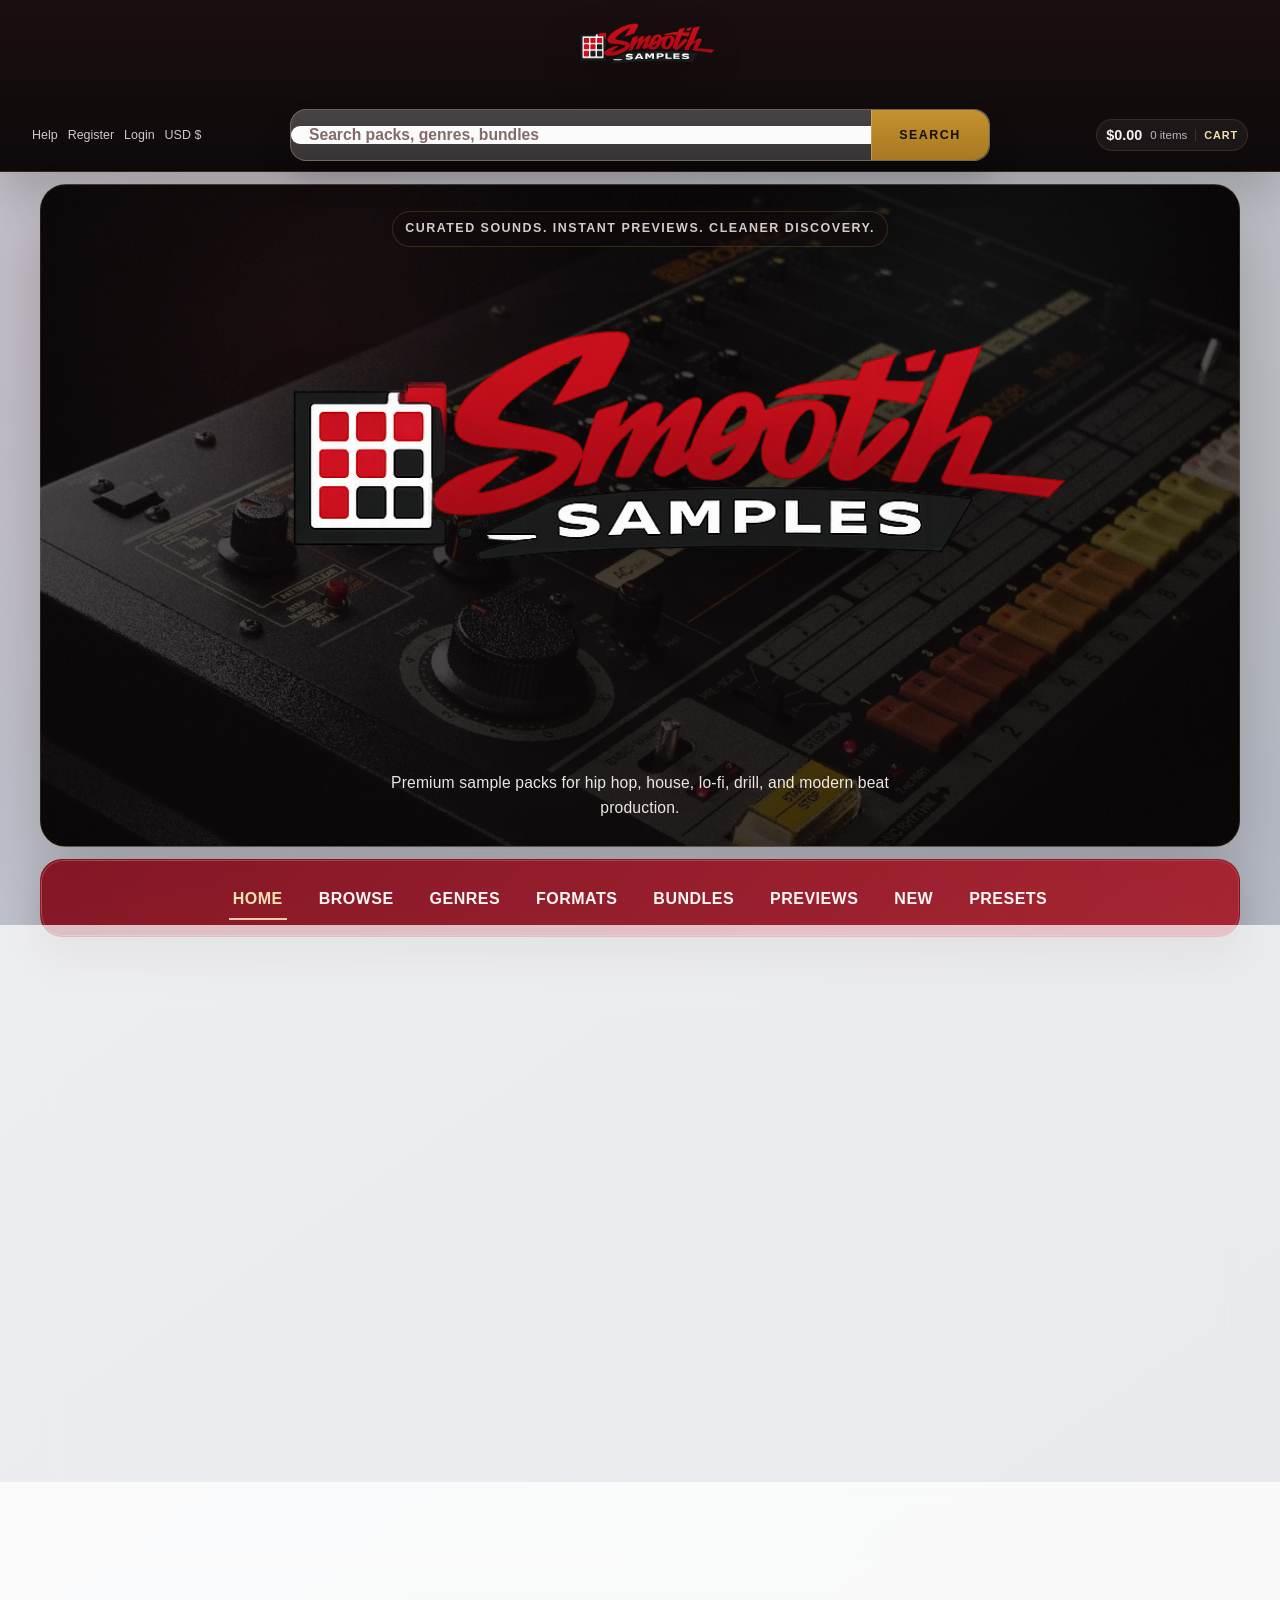
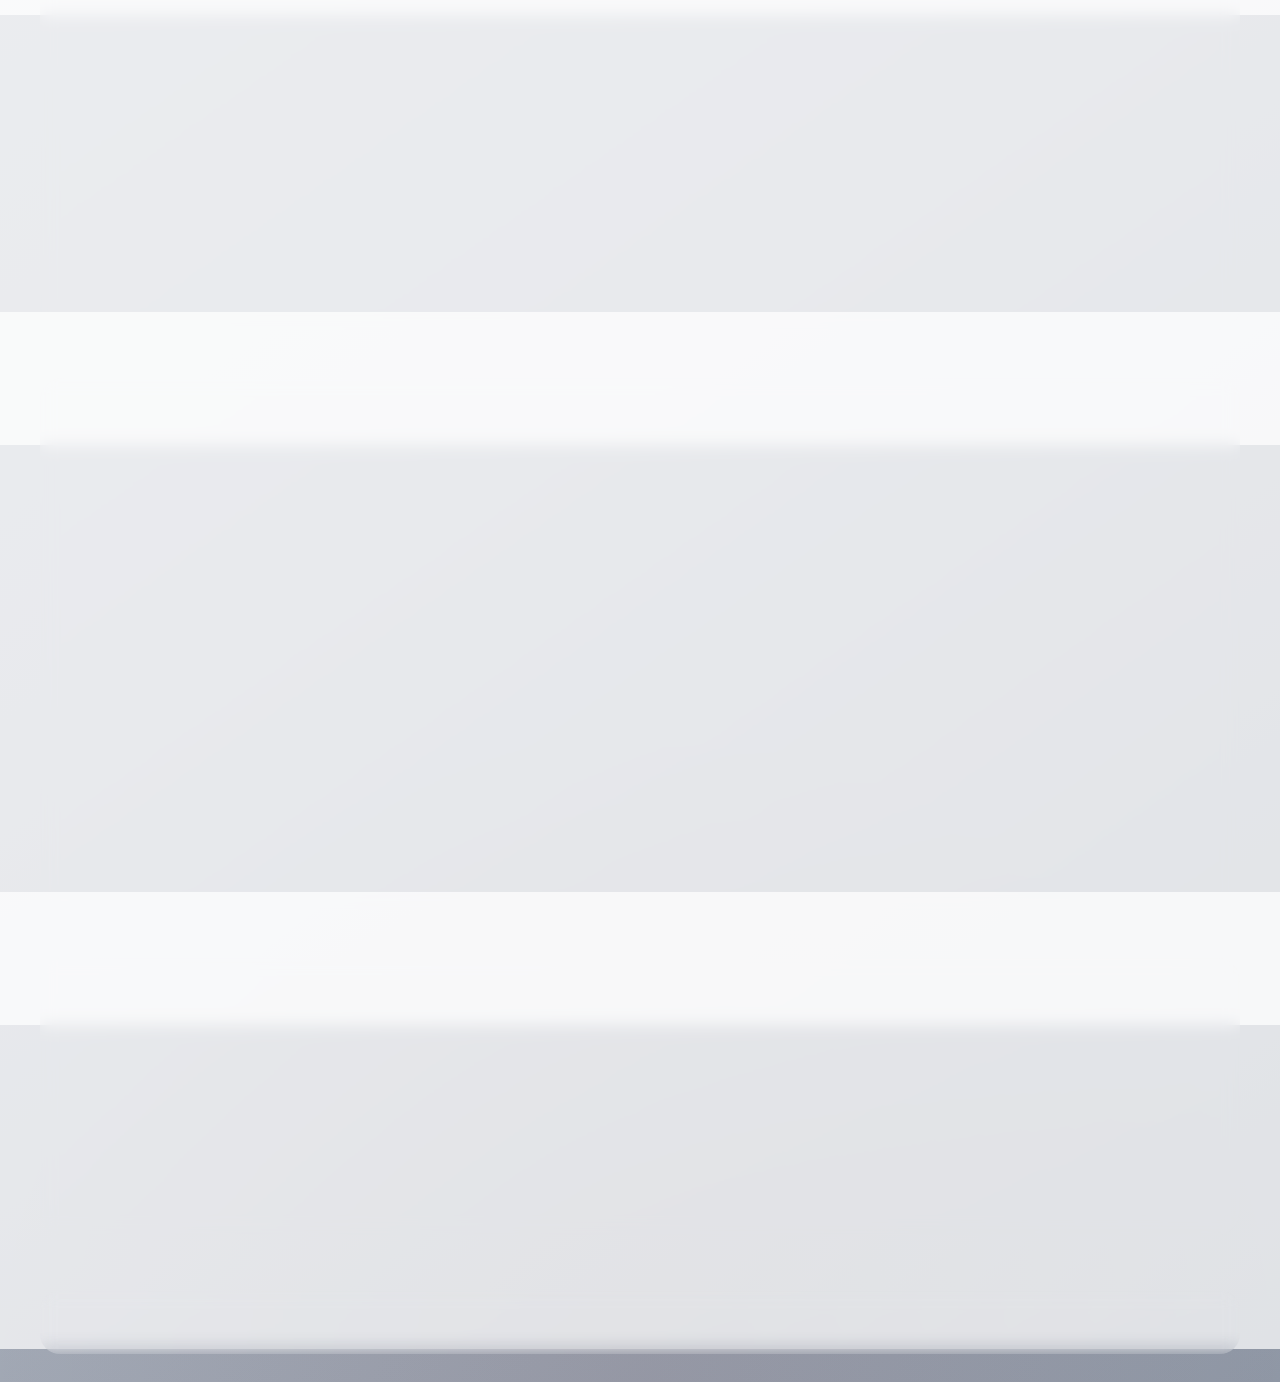
==== commit 41de3b30: "Add demo account flow for register and login" ====
--- a/index.html
+++ b/index.html
@@ -8,7 +8,7 @@
       name="description"
       content="Discover premium sample packs across multiple genres with fast browsing and instant audio previews."
     />
-    <link rel="stylesheet" href="./styles.css?v=20260405-2" />
+    <link rel="stylesheet" href="./styles.css?v=20260406-6" />
     <script>
       if (window.location.hash) {
         history.replaceState(null, "", window.location.pathname + window.location.search);
@@ -38,11 +38,11 @@
             <button type="submit" aria-label="Search">Search</button>
           </form>
 
-          <div class="utility-links">
+          <div class="utility-links" data-help-href="#contact">
             <a href="#contact">Help</a>
-            <a href="#contact">Register</a>
-            <a href="#contact">Login</a>
-            <a href="#contact">USD $</a>
+            <a href="./register.html">Register</a>
+            <a href="./login.html">Login</a>
+            <a href="./catalog.html">USD $</a>
           </div>
 
           <a class="cart-pill" href="./cart.html" aria-label="View cart">
@@ -71,9 +71,9 @@
           <nav class="site-nav" aria-label="Main navigation">
             <a href="./index.html" aria-current="page">Home</a>
             <a href="./catalog.html">Browse</a>
-            <a href="#genres">Genres</a>
+            <a href="./catalog.html">Genres</a>
             <a href="#featured-packs">Formats</a>
-            <a href="#bundles">Bundles</a>
+            <a href="./catalog.html">Bundles</a>
             <a href="#preview-experience">Previews</a>
             <a href="#new-arrivals">New</a>
             <a href="#featured-packs">Presets</a>
@@ -93,49 +93,13 @@
                 the product selection, so the packs stay front and center.
               </p>
             </div>
-            <a class="section-link" href="#popular-now">Explore More Packs</a>
+            <a class="section-link" href="./catalog.html">Explore More Packs</a>
           </div>
 
           <div class="pack-grid" id="home-featured-grid">
             <article class="pack-card pack-card-status">
               <h3>Loading featured packs...</h3>
               <p>The homepage is connecting to the backend API.</p>
-            </article>
-          </div>
-        </section>
-
-        <section class="section compact-catalog-section" id="popular-now">
-          <div class="section-heading-row">
-            <div class="section-heading">
-              <p class="eyebrow">Popular Right Now</p>
-              <h2>A denser product grid that feels closer to a real storefront.</h2>
-              <p>
-                This section gives the homepage a stronger catalog rhythm, closer
-                to what users expect from a sample shop.
-              </p>
-            </div>
-            <a class="section-link" href="#new-arrivals">See New Arrivals</a>
-          </div>
-
-          <div class="catalog-controls" aria-label="Catalog controls">
-            <div class="filter-chips" id="home-popular-filters">
-              <button class="filter-chip is-active" type="button" data-home-genre="">All</button>
-            </div>
-            <div class="sort-control">
-              <label for="home-sort-by">Sort by</label>
-              <select id="home-sort-by" name="home-sort-by">
-                <option>Best Sellers</option>
-                <option>Newest</option>
-                <option>Price: Low to High</option>
-                <option>Editor Picks</option>
-              </select>
-            </div>
-          </div>
-
-          <div class="compact-catalog" id="home-popular-grid">
-            <article class="pack-card pack-card-status">
-              <h3>Loading popular packs...</h3>
-              <p>This section will refresh from the backend.</p>
             </article>
           </div>
         </section>
@@ -153,93 +117,6 @@
             <article class="release-card release-card-status">
               <h3>Loading new arrivals...</h3>
               <p>Newest packs will appear here from the backend.</p>
-            </article>
-          </div>
-        </section>
-
-        <section class="section genre-section" id="genres">
-          <div class="section-heading-row">
-            <div class="section-heading">
-              <p class="eyebrow">Genres</p>
-              <h2>Jump straight into the sound you want.</h2>
-              <p>
-                This section gives the site a stronger store feeling, similar to
-                large sample marketplaces but with less visual clutter.
-              </p>
-            </div>
-            <a class="section-link" href="#popular-now">See Popular Packs</a>
-          </div>
-
-          <div class="genre-list" aria-label="Music genres">
-            <span>Trap</span>
-            <span>Drill</span>
-            <span>Lo-Fi</span>
-            <span>House</span>
-            <span>R&B</span>
-            <span>Cinematic</span>
-          </div>
-          <div class="genre-actions">
-            <a class="btn btn-secondary" href="./catalog.html#catalog-grid">Browse Genre Packs</a>
-          </div>
-        </section>
-
-        <section class="section bundle-section" id="bundles">
-          <div class="section-heading-row">
-            <div class="section-heading">
-              <p class="eyebrow">Bundles</p>
-              <h2>Higher value, cleaner presentation.</h2>
-            </div>
-            <a class="section-link" href="#preview-experience">How previews work</a>
-          </div>
-
-          <div class="bundle-panel">
-            <div>
-              <p class="preview-label">Featured bundle</p>
-              <h3>Producer Growth Bundle</h3>
-              <p>
-                Combine trap, lo-fi, and house packs in one curated offer for
-                producers who want a broader starting library.
-              </p>
-            </div>
-            <div class="bundle-price">
-              <span>Save 30%</span>
-              <strong>$69</strong>
-            </div>
-          </div>
-        </section>
-
-        <section class="section benefits-section">
-          <div class="section-heading-row">
-            <div class="section-heading">
-              <p class="eyebrow">Why Smooth Samples</p>
-              <h2>A cleaner buying experience for music producers.</h2>
-            </div>
-            <a class="section-link" href="#contact">Request Access</a>
-          </div>
-
-          <div class="benefit-grid">
-            <article class="benefit-card">
-              <h3>Fast discovery</h3>
-              <p>
-                Clear categories and focused pack cards help users find relevant
-                sounds quickly.
-              </p>
-            </article>
-
-            <article class="benefit-card">
-              <h3>Instant listening</h3>
-              <p>
-                Audio previews are available without forcing account creation at
-                the first visit.
-              </p>
-            </article>
-
-            <article class="benefit-card">
-              <h3>Premium feel</h3>
-              <p>
-                The visual direction is designed to feel modern, curated, and
-                music-focused.
-              </p>
             </article>
           </div>
         </section>
@@ -314,7 +191,8 @@
     </div>
     <script src="./assets/js/store-api.js"></script>
     <script src="./assets/js/cart.js"></script>
-    <script src="./assets/js/search-ui.js?v=20260405-2"></script>
-    <script src="./assets/js/home.js"></script>
+    <script src="./assets/js/auth.js?v=20260406-7"></script>
+    <script src="./assets/js/search-ui.js?v=20260406-6"></script>
+    <script src="./assets/js/home.js?v=20260406-6"></script>
   </body>
 </html>
--- a/styles.css
+++ b/styles.css
@@ -1089,19 +1089,34 @@
 }
 
 .catalog-storefront-toolbar {
-  display: flex;
-  align-items: center;
-  justify-content: space-between;
+  display: grid;
   gap: 18px;
-  padding: 14px 8px 16px;
+  padding: 16px 8px 18px;
   border-top: 1px solid rgba(35, 20, 23, 0.08);
   border-bottom: 1px solid rgba(35, 20, 23, 0.08);
   background: transparent;
   box-shadow: none;
 }
 
+.catalog-toolbar-row {
+  display: grid;
+  gap: 12px;
+}
+
+.catalog-toolbar-label {
+  margin: 0;
+  color: #6c6263;
+  font-size: 0.75rem;
+  font-weight: 800;
+  letter-spacing: 0.14em;
+  text-transform: uppercase;
+}
+
 .filter-chips-storefront {
   gap: 10px;
+  overflow-x: auto;
+  padding-bottom: 2px;
+  scrollbar-width: thin;
 }
 
 .filter-chips-storefront .filter-chip {
@@ -1115,6 +1130,8 @@
   font-weight: 800;
   letter-spacing: 0.02em;
   text-transform: uppercase;
+  white-space: nowrap;
+  flex: 0 0 auto;
 }
 
 .filter-chips-storefront .filter-chip::after {
@@ -1134,7 +1151,21 @@
   align-items: center;
   gap: 14px;
   flex-wrap: wrap;
-  justify-content: flex-end;
+  justify-content: space-between;
+}
+
+.catalog-results-copy {
+  display: grid;
+  gap: 4px;
+}
+
+.catalog-results-kicker {
+  margin: 0;
+  color: #9f9495;
+  font-size: 0.72rem;
+  font-weight: 800;
+  letter-spacing: 0.12em;
+  text-transform: uppercase;
 }
 
 .sort-control-storefront {
@@ -1154,9 +1185,9 @@
 
 .catalog-results-count {
   margin: 0;
-  color: var(--muted);
-  font-size: 0.9rem;
-  font-weight: 700;
+  color: #201718;
+  font-size: 0.98rem;
+  font-weight: 800;
 }
 
 .catalog-pagination {
@@ -1221,8 +1252,30 @@
 .catalog-product-copy {
   display: flex;
   flex-direction: column;
-  gap: 6px;
+  gap: 8px;
   flex: 1;
+}
+
+.catalog-product-topline {
+  display: flex;
+  align-items: flex-start;
+  justify-content: space-between;
+  gap: 10px;
+}
+
+.catalog-product-badge {
+  display: inline-flex;
+  align-items: center;
+  min-height: 22px;
+  padding: 0 8px;
+  border: 1px solid rgba(35, 20, 23, 0.14);
+  background: #f7f2f2;
+  color: #725d5e;
+  font-size: 0.62rem;
+  font-weight: 800;
+  letter-spacing: 0.1em;
+  text-transform: uppercase;
+  white-space: nowrap;
 }
 
 .catalog-product-card h3 {
@@ -1241,7 +1294,7 @@
 .catalog-product-summary {
   display: -webkit-box;
   margin: 0;
-  min-height: 4.8em;
+  min-height: 4.1em;
   overflow: hidden;
   color: #5f5556;
   font-size: 0.84rem;
@@ -1305,6 +1358,20 @@
   font-weight: 700;
 }
 
+.catalog-product-link {
+  margin-top: 2px;
+  color: #8d212d;
+  font-size: 0.76rem;
+  font-weight: 800;
+  letter-spacing: 0.04em;
+  text-decoration: none;
+  text-transform: uppercase;
+}
+
+.catalog-product-link:hover {
+  color: #61141d;
+}
+
 .header-branding-compact {
   padding: 20px 22px;
 }
@@ -1400,11 +1467,15 @@
   max-width: 560px;
 }
 
+.product-jumpbar {
+  margin-top: 16px;
+}
+
 .product-lead {
   margin: 10px 0 0;
-  color: var(--muted);
-  font-size: 0.98rem;
-  line-height: 1.58;
+  color: #5d5253;
+  font-size: 1rem;
+  line-height: 1.62;
 }
 
 .product-review-line {
@@ -1427,8 +1498,12 @@
 .product-price-row {
   display: flex;
   align-items: center;
+  justify-content: space-between;
   gap: 12px;
   margin-top: 18px;
+  padding: 14px 16px;
+  border: 1px solid rgba(96, 22, 33, 0.08);
+  background: rgba(255, 255, 255, 0.82);
 }
 
 .product-price {
@@ -1438,29 +1513,32 @@
 }
 
 .product-badge {
-  padding: 8px 10px;
-  border-radius: 999px;
+  display: inline-flex;
+  align-items: center;
+  min-height: 32px;
+  padding: 0 12px;
+  border-radius: 0;
   background: rgba(196, 146, 47, 0.16);
   border: 1px solid rgba(196, 146, 47, 0.16);
   color: var(--text);
-  font-size: 0.82rem;
+  font-size: 0.76rem;
   font-weight: 800;
-  letter-spacing: 0.06em;
+  letter-spacing: 0.09em;
   text-transform: uppercase;
 }
 
 .product-meta-grid {
   display: grid;
   grid-template-columns: repeat(4, minmax(0, 1fr));
-  gap: 12px;
+  gap: 10px;
   margin-top: 18px;
 }
 
 .product-meta-grid div {
-  padding: 14px 12px;
-  border-radius: 16px;
+  padding: 13px 12px;
+  border-radius: 0;
   border: 1px solid rgba(96, 22, 33, 0.08);
-  background: rgba(255, 255, 255, 0.74);
+  background: rgba(255, 255, 255, 0.82);
   text-align: center;
 }
 
@@ -1476,14 +1554,18 @@
 }
 
 .product-actions {
-  display: flex;
-  flex-wrap: wrap;
-  gap: 12px;
+  display: grid;
+  grid-template-columns: minmax(0, 1.2fr) minmax(0, 1fr) minmax(0, 1fr);
+  gap: 10px;
   margin-top: 18px;
 }
 
 .product-actions button.btn {
   cursor: pointer;
+}
+
+.product-actions .btn {
+  width: 100%;
 }
 
 .product-buy-box {
@@ -1491,8 +1573,8 @@
   gap: 10px;
   margin-top: 18px;
   padding: 16px;
-  border-radius: 18px;
-  border: 1px solid rgba(196, 146, 47, 0.18);
+  border-radius: 0;
+  border: 1px solid rgba(35, 20, 23, 0.1);
   background:
     linear-gradient(180deg, rgba(255, 255, 255, 0.84), rgba(255, 255, 255, 0.72)),
     rgba(255, 255, 255, 0.76);
@@ -1512,6 +1594,7 @@
 
 .buy-box-row strong {
   font-size: 0.92rem;
+  text-align: right;
 }
 
 .product-highlights {
@@ -1533,7 +1616,7 @@
   display: grid;
   gap: 0;
   margin-top: 20px;
-  border-radius: 18px;
+  border-radius: 0;
   overflow: hidden;
   border: 1px solid rgba(96, 22, 33, 0.08);
   background: rgba(255, 255, 255, 0.76);
@@ -1719,6 +1802,65 @@
 
 .cart-empty-state {
   justify-items: start;
+}
+
+.auth-layout,
+.account-layout {
+  display: grid;
+  grid-template-columns: minmax(0, 1.1fr) minmax(280px, 0.72fr);
+  gap: 22px;
+  margin-top: 24px;
+  align-items: start;
+}
+
+.auth-card,
+.auth-side-card {
+  min-width: 0;
+}
+
+.auth-message {
+  min-height: 24px;
+  margin: 0;
+  color: var(--muted);
+  font-size: 0.9rem;
+  font-weight: 600;
+}
+
+.auth-message.is-error {
+  color: #8b1e2f;
+}
+
+.auth-message.is-success {
+  color: #1d6e52;
+}
+
+.auth-benefits,
+.account-detail-list,
+.account-actions {
+  display: grid;
+  gap: 12px;
+}
+
+.account-detail {
+  display: grid;
+  gap: 4px;
+  padding: 14px 16px;
+  border-radius: 18px;
+  border: 1px solid rgba(96, 22, 33, 0.08);
+  background: rgba(255, 255, 255, 0.78);
+}
+
+.account-detail span {
+  color: var(--muted);
+  font-size: 0.8rem;
+  font-weight: 700;
+  text-transform: uppercase;
+  letter-spacing: 0.08em;
+}
+
+.account-detail strong {
+  color: var(--text);
+  font-size: 0.98rem;
 }
 
 .checkout-layout,
@@ -2628,12 +2770,11 @@
   }
 
   .catalog-storefront-toolbar {
-    flex-direction: column;
-    align-items: stretch;
+    gap: 14px;
   }
 
   .catalog-results-meta {
-    justify-content: space-between;
+    align-items: flex-end;
   }
 
   .catalog-grid-page {
@@ -2894,6 +3035,11 @@
     align-items: flex-start;
   }
 
+  .auth-layout,
+  .account-layout {
+    grid-template-columns: 1fr;
+  }
+
   .cart-quantity {
     gap: 10px;
   }
@@ -2915,6 +3061,26 @@
 
   .spec-row strong {
     text-align: left;
+  }
+
+  .product-actions {
+    grid-template-columns: 1fr;
+  }
+
+  .product-price-row {
+    align-items: flex-start;
+    flex-direction: column;
+    gap: 10px;
+    padding: 12px 14px;
+  }
+
+  .product-jumpbar {
+    gap: 8px;
+  }
+
+  .product-jumpbar a {
+    width: 100%;
+    text-align: center;
   }
 
   .section,
@@ -3071,6 +3237,17 @@
     padding: 14px;
   }
 
+  .catalog-results-meta {
+    display: grid;
+    grid-template-columns: 1fr;
+    align-items: stretch;
+    gap: 12px;
+  }
+
+  .catalog-results-copy {
+    gap: 2px;
+  }
+
   .filter-chips {
     gap: 8px;
   }
@@ -3107,11 +3284,94 @@
 
   .catalog-grid-page {
     grid-template-columns: 1fr;
+    gap: 14px;
+  }
+
+  .product-layout-cover {
+    grid-template-columns: 1fr;
+    gap: 18px;
+  }
+
+  .product-media-cover {
+    max-width: 100%;
+  }
+
+  .product-cover-frame {
+    padding: 14px;
+    border-radius: 18px;
+  }
+
+  .product-cover {
+    min-height: 0;
+  }
+
+  .product-review-line {
+    gap: 8px;
+  }
+
+  .product-review-line span {
+    width: 100%;
+    justify-content: center;
+    text-align: center;
+  }
+
+  .catalog-product-card {
+    display: grid;
+    grid-template-columns: minmax(110px, 34vw) minmax(0, 1fr);
+    align-items: start;
+    gap: 12px;
+    padding: 12px;
   }
 
   .catalog-product-visual,
   .catalog-product-card .pack-visual {
-    min-height: 240px;
+    min-height: 0;
+    aspect-ratio: 1 / 1.2;
+    margin: 0;
+  }
+
+  .catalog-product-copy {
+    gap: 6px;
+  }
+
+  .catalog-product-card h3 {
+    font-size: 0.9rem;
+    line-height: 1.1;
+  }
+
+  .catalog-product-summary {
+    min-height: 0;
+    font-size: 0.8rem;
+    -webkit-line-clamp: 3;
+  }
+
+  .catalog-product-price-row {
+    align-items: flex-start;
+    flex-direction: column;
+    gap: 8px;
+    padding-top: 8px;
+  }
+
+  .catalog-buy-button {
+    width: 100%;
+  }
+
+  .catalog-product-meta {
+    gap: 6px;
+    margin-top: 2px;
+  }
+
+  .catalog-product-meta li {
+    font-size: 0.68rem;
+  }
+
+  .catalog-product-badge {
+    font-size: 0.58rem;
+    padding: 0 7px;
+  }
+
+  .catalog-pagination {
+    justify-content: flex-start;
   }
 
   .page-home .featured-pack-visual.pack-visual-artwork,
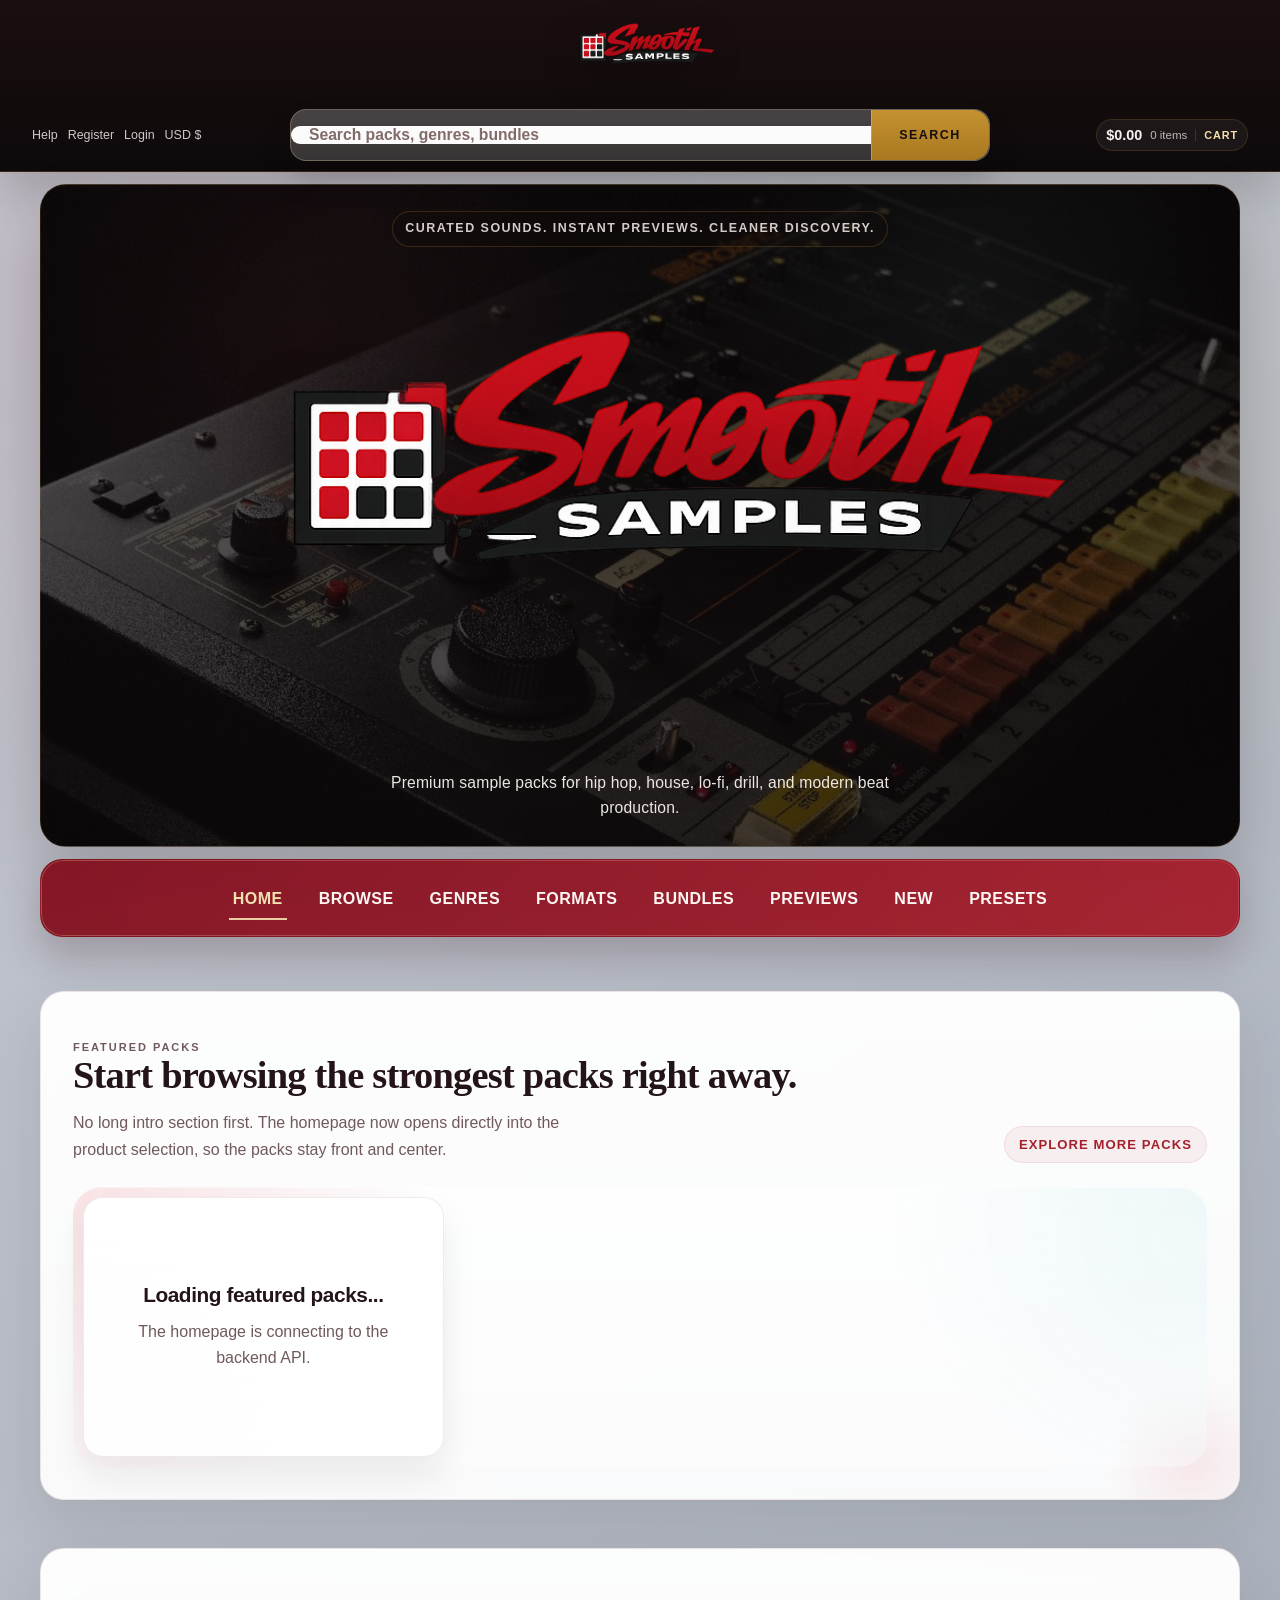
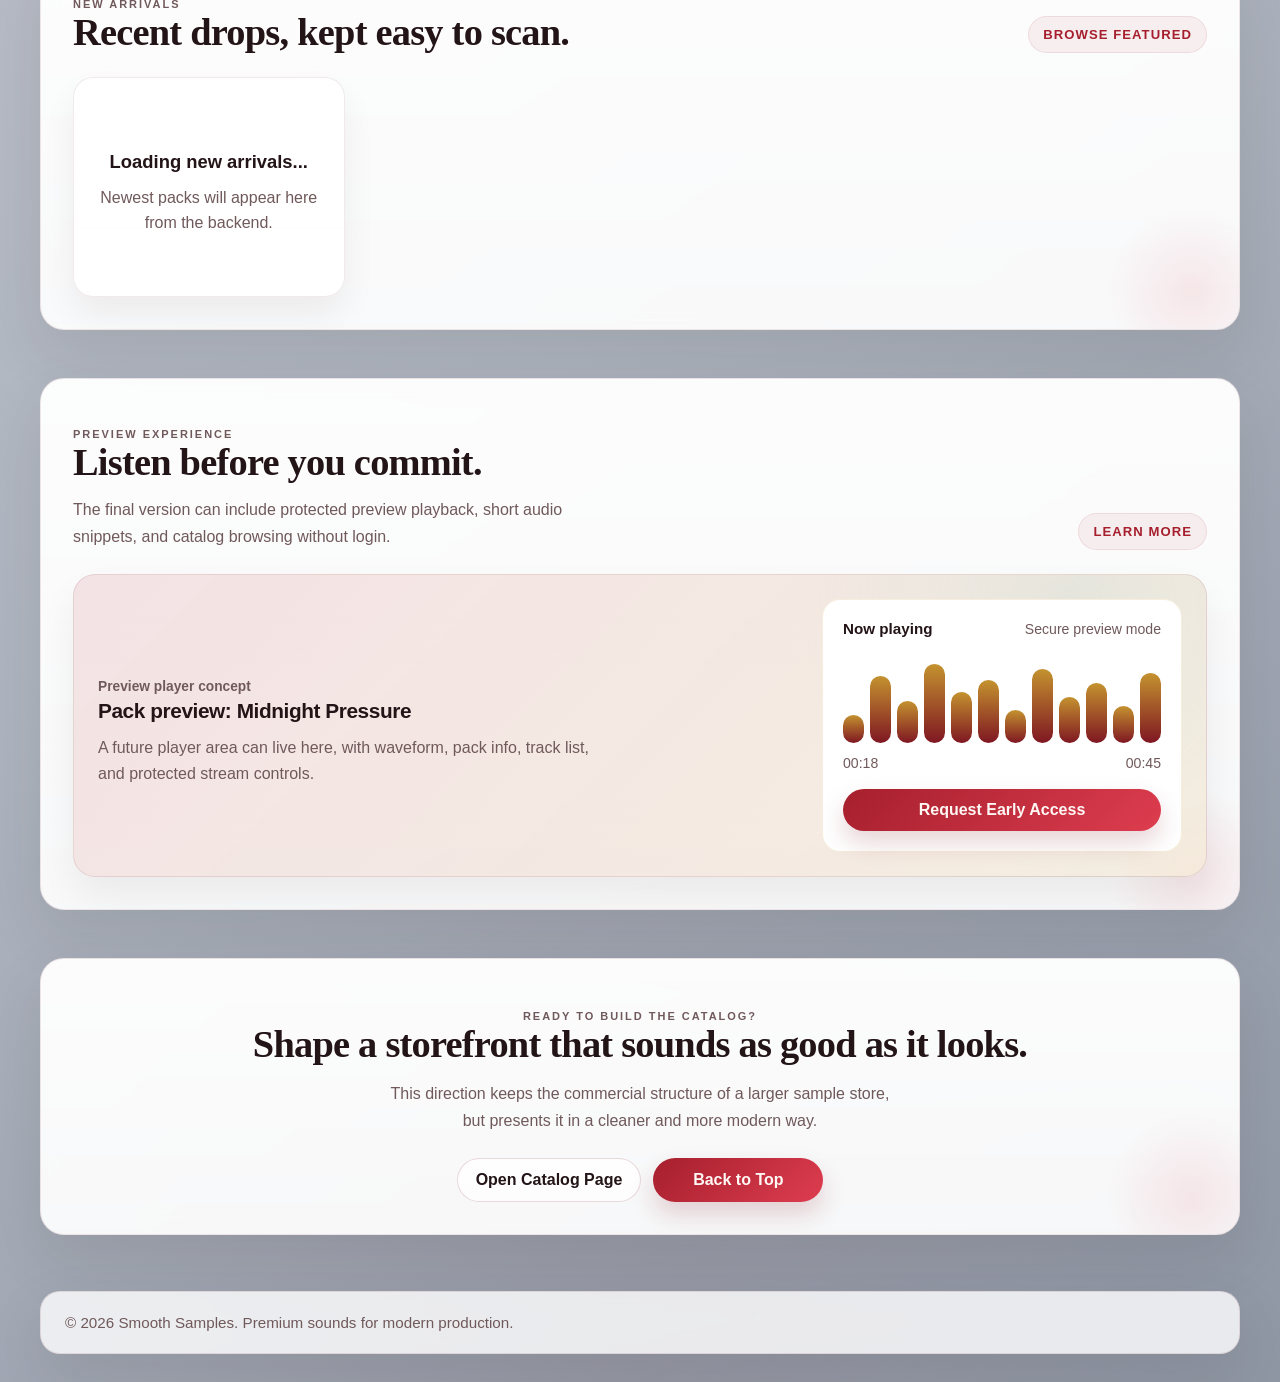
==== commit a77e5767: "Add persistent account support and help center" ====
--- a/index.html
+++ b/index.html
@@ -191,7 +191,7 @@
     </div>
     <script src="./assets/js/store-api.js"></script>
     <script src="./assets/js/cart.js"></script>
-    <script src="./assets/js/auth.js?v=20260406-7"></script>
+    <script src="./assets/js/auth.js?v=20260406-8"></script>
     <script src="./assets/js/search-ui.js?v=20260406-6"></script>
     <script src="./assets/js/home.js?v=20260406-6"></script>
   </body>
--- a/styles.css
+++ b/styles.css
@@ -1841,6 +1841,40 @@
   gap: 12px;
 }
 
+.account-orders {
+  display: grid;
+  gap: 18px;
+  margin-top: 22px;
+}
+
+.account-order-card {
+  gap: 14px;
+}
+
+.account-order-top {
+  display: flex;
+  align-items: center;
+  justify-content: space-between;
+  gap: 12px;
+}
+
+.account-order-top strong {
+  color: var(--text);
+  font-size: 0.98rem;
+}
+
+.account-order-total {
+  color: var(--accent-red);
+  font-family: var(--font-display);
+  font-size: 1.15rem;
+  font-weight: 700;
+}
+
+.help-faq-list {
+  display: grid;
+  gap: 12px;
+}
+
 .account-detail {
   display: grid;
   gap: 4px;
@@ -3040,6 +3074,11 @@
     grid-template-columns: 1fr;
   }
 
+  .account-order-top {
+    align-items: flex-start;
+    flex-direction: column;
+  }
+
   .cart-quantity {
     gap: 10px;
   }
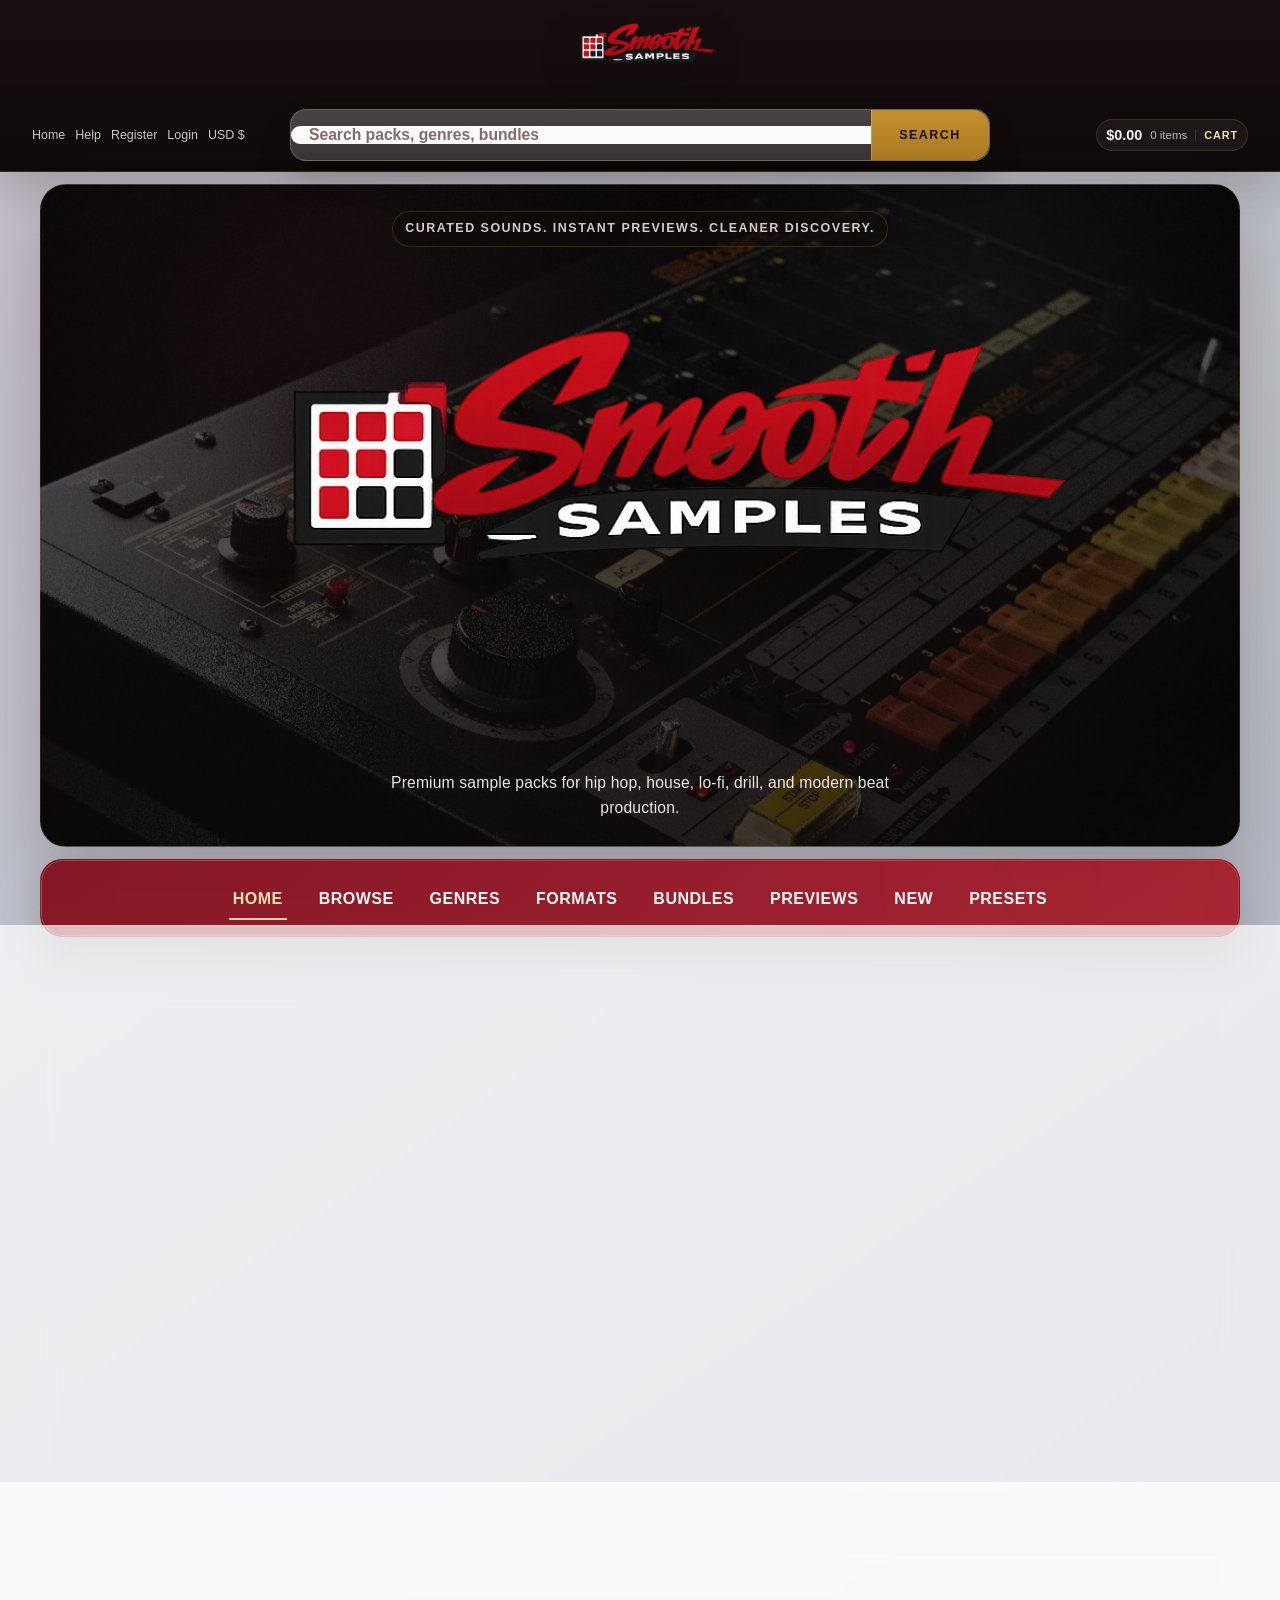
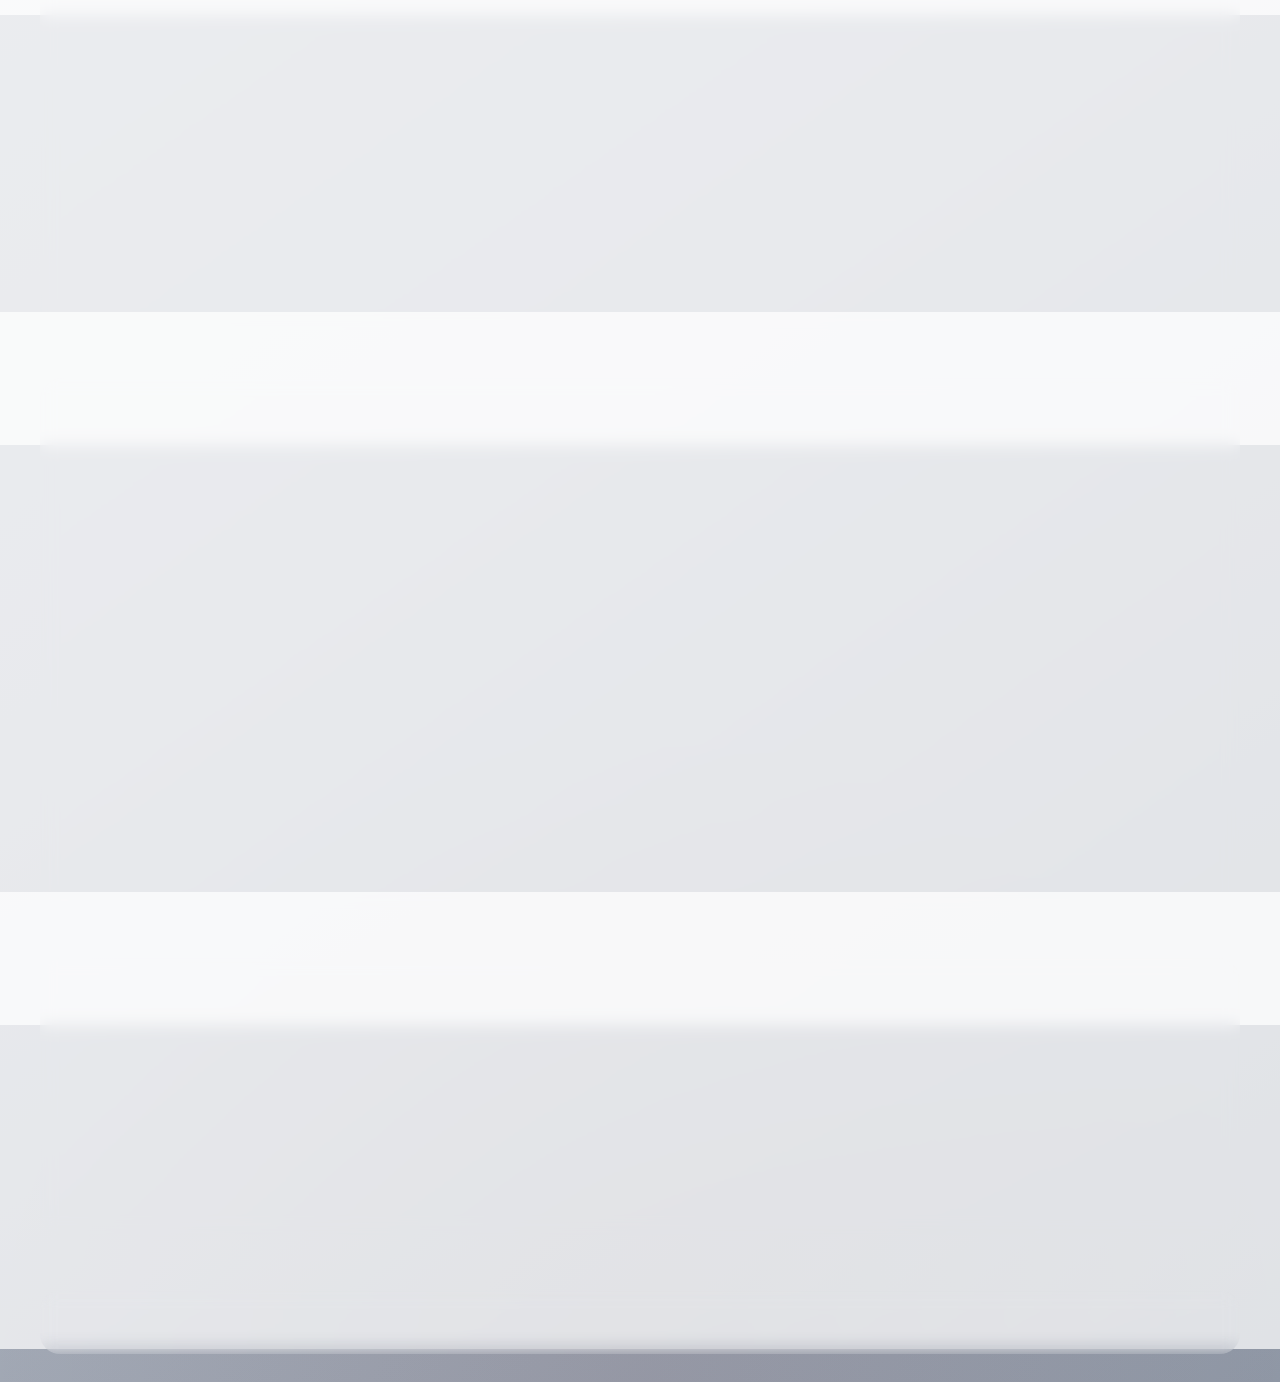
==== commit ef0ea862: "Move home link into utility bar auth nav" ====
--- a/index.html
+++ b/index.html
@@ -191,7 +191,7 @@
     </div>
     <script src="./assets/js/store-api.js"></script>
     <script src="./assets/js/cart.js"></script>
-    <script src="./assets/js/auth.js?v=20260406-8"></script>
+    <script src="./assets/js/auth.js?v=20260406-9"></script>
     <script src="./assets/js/search-ui.js?v=20260406-6"></script>
     <script src="./assets/js/home.js?v=20260406-6"></script>
   </body>
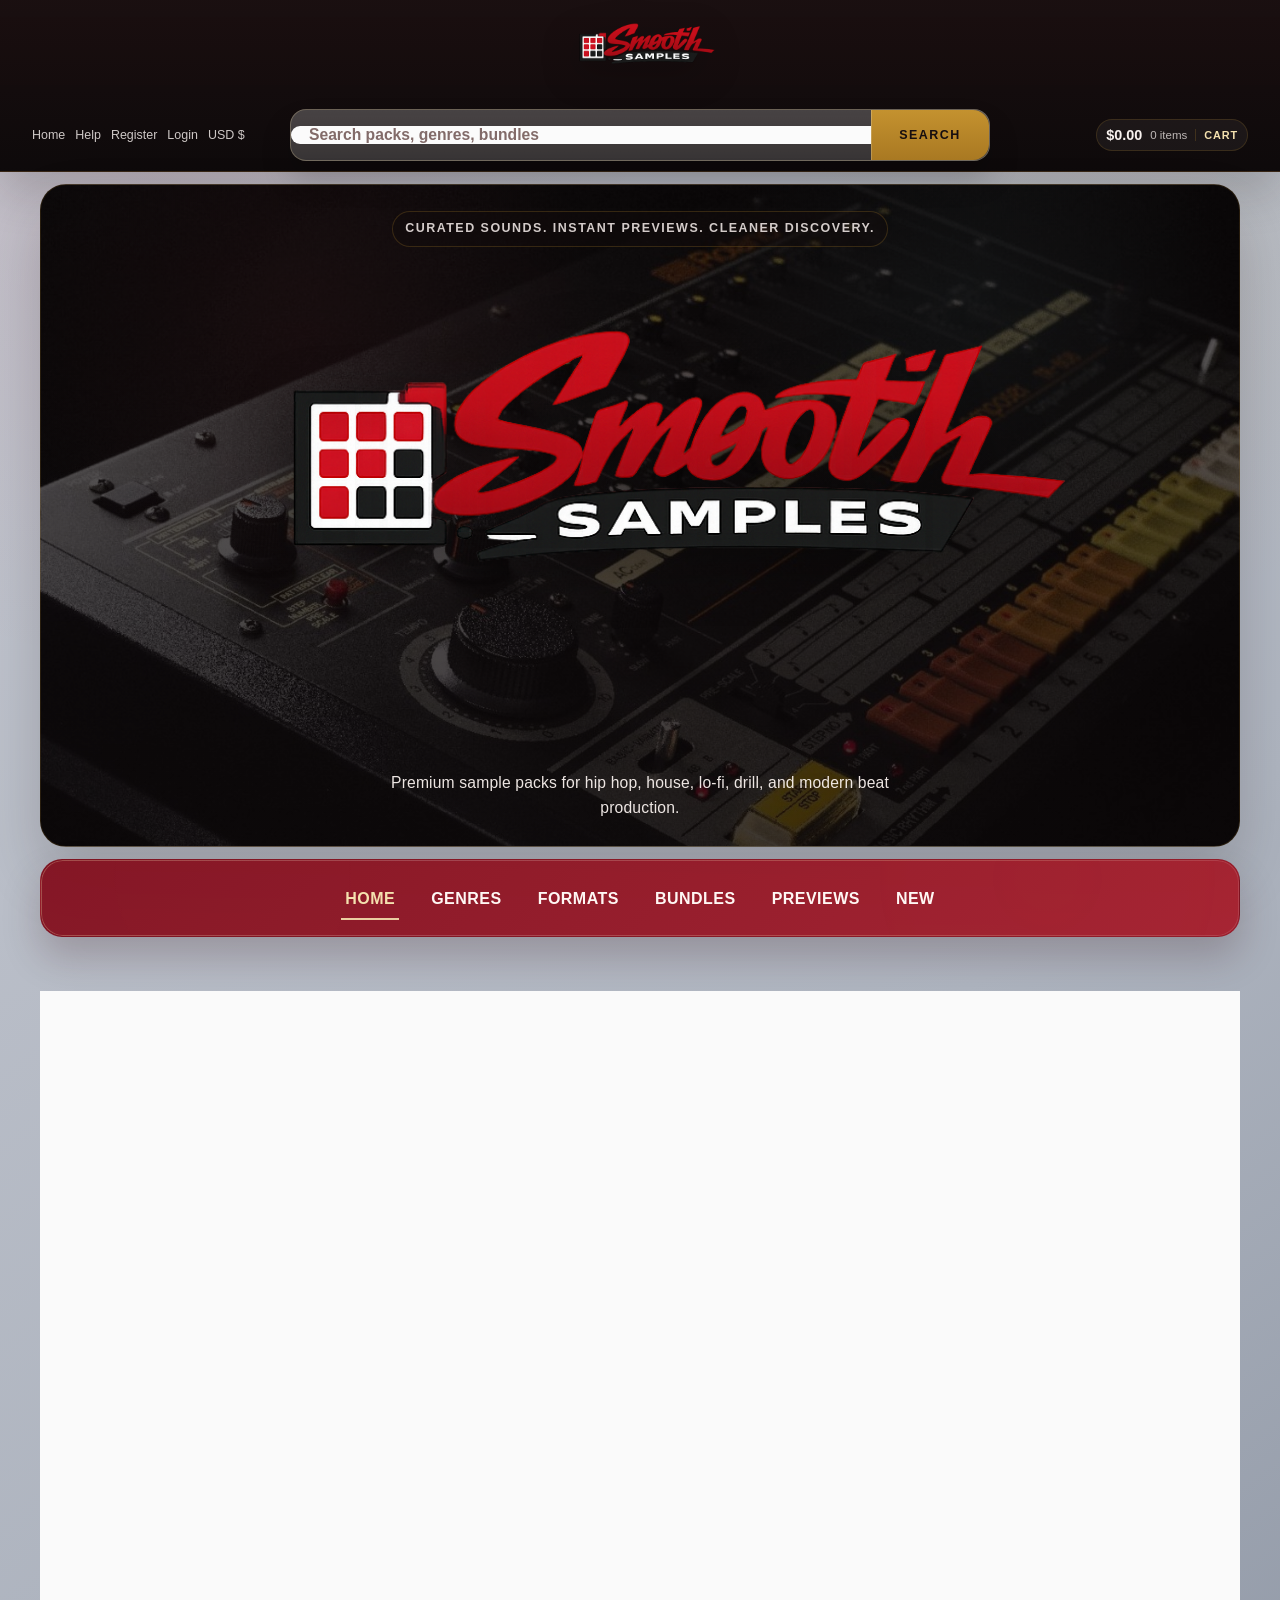
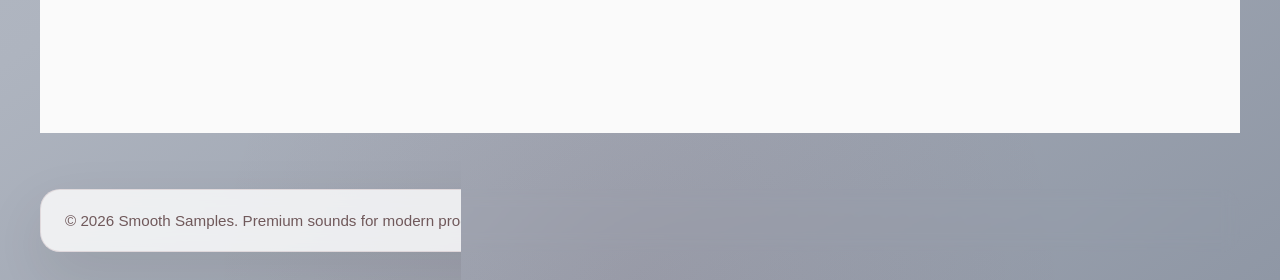
==== commit 8198d869: "Turn homepage into browse storefront" ====
--- a/index.html
+++ b/index.html
@@ -8,14 +8,14 @@
       name="description"
       content="Discover premium sample packs across multiple genres with fast browsing and instant audio previews."
     />
-    <link rel="stylesheet" href="./styles.css?v=20260406-6" />
+    <link rel="stylesheet" href="./styles.css?v=20260406-10" />
     <script>
       if (window.location.hash) {
         history.replaceState(null, "", window.location.pathname + window.location.search);
       }
     </script>
   </head>
-  <body class="page-home">
+  <body class="page-home page-catalog">
     <div class="site-shell" id="top">
       <header class="site-header">
         <div class="utility-bar" aria-label="Store utilities">
@@ -27,7 +27,7 @@
             />
           </a>
 
-          <form class="search-bar" action="./catalog.html" method="get" role="search">
+          <form class="search-bar" action="./index.html" method="get" role="search">
             <label class="sr-only" for="site-search">Search sample packs</label>
             <input
               id="site-search"
@@ -38,11 +38,11 @@
             <button type="submit" aria-label="Search">Search</button>
           </form>
 
-          <div class="utility-links" data-help-href="#contact">
-            <a href="#contact">Help</a>
+          <div class="utility-links" data-help-href="./help.html">
+            <a href="./help.html">Help</a>
             <a href="./register.html">Register</a>
             <a href="./login.html">Login</a>
-            <a href="./catalog.html">USD $</a>
+            <a href="./index.html">USD $</a>
           </div>
 
           <a class="cart-pill" href="./cart.html" aria-label="View cart">
@@ -70,117 +70,73 @@
         <div class="header-tools">
           <nav class="site-nav" aria-label="Main navigation">
             <a href="./index.html" aria-current="page">Home</a>
-            <a href="./catalog.html">Browse</a>
-            <a href="./catalog.html">Genres</a>
-            <a href="#featured-packs">Formats</a>
-            <a href="./catalog.html">Bundles</a>
-            <a href="#preview-experience">Previews</a>
-            <a href="#new-arrivals">New</a>
-            <a href="#featured-packs">Presets</a>
+            <a href="./index.html#catalog-grid">Genres</a>
+            <a href="./index.html#catalog-grid">Formats</a>
+            <a href="./index.html#catalog-grid">Bundles</a>
+            <a href="./help.html">Previews</a>
+            <a href="./index.html#catalog-grid">New</a>
           </nav>
         </div>
 
       </header>
 
       <main class="page">
-        <section class="section" id="featured-packs">
-          <div class="section-heading-row">
+        <section class="section catalog-hero">
+          <div class="catalog-intro">
             <div class="section-heading">
-              <p class="eyebrow">Featured Packs</p>
-              <h2>Start browsing the strongest packs right away.</h2>
+              <p class="eyebrow">Browse</p>
+              <h1 class="catalog-title">Start directly from the full Smooth Samples catalog.</h1>
               <p>
-                No long intro section first. The homepage now opens directly into
-                the product selection, so the packs stay front and center.
+                The homepage now opens on the storefront itself, with search,
+                genre filters, sort controls, and the live pack wall front and center.
               </p>
             </div>
-            <a class="section-link" href="./catalog.html">Explore More Packs</a>
+
+            <p class="catalog-search-summary" id="catalog-search-summary">
+              Browse the full catalog and refine by genre or search term.
+            </p>
           </div>
 
-          <div class="pack-grid" id="home-featured-grid">
-            <article class="pack-card pack-card-status">
-              <h3>Loading featured packs...</h3>
-              <p>The homepage is connecting to the backend API.</p>
-            </article>
-          </div>
-        </section>
+          <div class="catalog-main catalog-main-storefront">
+            <div class="catalog-storefront-toolbar" aria-label="Catalog controls">
+              <div class="catalog-toolbar-row">
+                <p class="catalog-toolbar-label">Shop by genre</p>
+                <div class="filter-chips filter-chips-storefront" id="catalog-filter-chips">
+                  <button class="filter-chip is-active" type="button" data-genre="">All</button>
+                </div>
+              </div>
 
-        <section class="section" id="new-arrivals">
-          <div class="section-heading-row">
-            <div class="section-heading">
-              <p class="eyebrow">New Arrivals</p>
-              <h2>Recent drops, kept easy to scan.</h2>
+              <div class="catalog-results-meta">
+                <div class="catalog-results-copy">
+                  <p class="catalog-results-kicker">Available now</p>
+                  <p class="catalog-results-count" id="catalog-results-count">Loading results...</p>
+                </div>
+
+                <div class="sort-control sort-control-storefront">
+                  <label for="catalog-sort">Sort</label>
+                  <select id="catalog-sort" name="catalog-sort">
+                    <option>Newest</option>
+                    <option>Best Sellers</option>
+                    <option>Price: Low to High</option>
+                    <option>Editor Picks</option>
+                  </select>
+                </div>
+
+                <div class="catalog-pagination" aria-label="Catalog pages">
+                  <span class="is-active">1</span>
+                  <span>2</span>
+                  <span>3</span>
+                  <span>4</span>
+                </div>
+              </div>
             </div>
-            <a class="section-link" href="#featured-packs">Browse Featured</a>
-          </div>
 
-          <div class="release-grid" id="home-new-grid">
-            <article class="release-card release-card-status">
-              <h3>Loading new arrivals...</h3>
-              <p>Newest packs will appear here from the backend.</p>
-            </article>
-          </div>
-        </section>
-
-        <section class="section preview-section" id="preview-experience">
-          <div class="section-heading-row">
-            <div class="section-heading">
-              <p class="eyebrow">Preview Experience</p>
-              <h2>Listen before you commit.</h2>
-              <p>
-                The final version can include protected preview playback, short
-                audio snippets, and catalog browsing without login.
-              </p>
+            <div class="catalog-grid-page catalog-grid-storefront" id="catalog-grid">
+              <article class="pack-card pack-card-status">
+                <h3>Loading catalog...</h3>
+                <p>The homepage is connecting to the backend API.</p>
+              </article>
             </div>
-            <a class="section-link" href="#contact">Learn More</a>
-          </div>
-
-          <div class="preview-panel">
-            <div class="preview-copy">
-              <p class="preview-label">Preview player concept</p>
-              <h3>Pack preview: Midnight Pressure</h3>
-              <p>
-                A future player area can live here, with waveform, pack info,
-                track list, and protected stream controls.
-              </p>
-            </div>
-            <div class="preview-demo" aria-label="Demo audio player">
-              <div class="preview-demo-top">
-                <strong>Now playing</strong>
-                <span>Secure preview mode</span>
-              </div>
-              <div class="waveform" aria-hidden="true">
-                <span></span>
-                <span></span>
-                <span></span>
-                <span></span>
-                <span></span>
-                <span></span>
-                <span></span>
-                <span></span>
-                <span></span>
-                <span></span>
-                <span></span>
-                <span></span>
-              </div>
-              <div class="preview-demo-bottom">
-                <span>00:18</span>
-                <span>00:45</span>
-              </div>
-              <a class="btn btn-primary" href="#contact">Request Early Access</a>
-            </div>
-          </div>
-        </section>
-
-        <section class="section cta-section" id="contact">
-          <p class="eyebrow">Ready to build the catalog?</p>
-          <h2>Shape a storefront that sounds as good as it looks.</h2>
-          <p>
-            This direction keeps the commercial structure of a larger sample
-            store, but presents it in a cleaner and more modern way.
-          </p>
-          <div class="cta-actions">
-            <a class="btn btn-secondary" href="./catalog.html">Open Catalog Page</a>
-            <a class="btn btn-primary" href="#top">Back to Top</a>
           </div>
         </section>
       </main>
@@ -192,7 +148,7 @@
     <script src="./assets/js/store-api.js"></script>
     <script src="./assets/js/cart.js"></script>
     <script src="./assets/js/auth.js?v=20260406-9"></script>
-    <script src="./assets/js/search-ui.js?v=20260406-6"></script>
-    <script src="./assets/js/home.js?v=20260406-6"></script>
+    <script src="./assets/js/search-ui.js?v=20260406-10"></script>
+    <script src="./assets/js/catalog.js?v=20260406-10"></script>
   </body>
 </html>
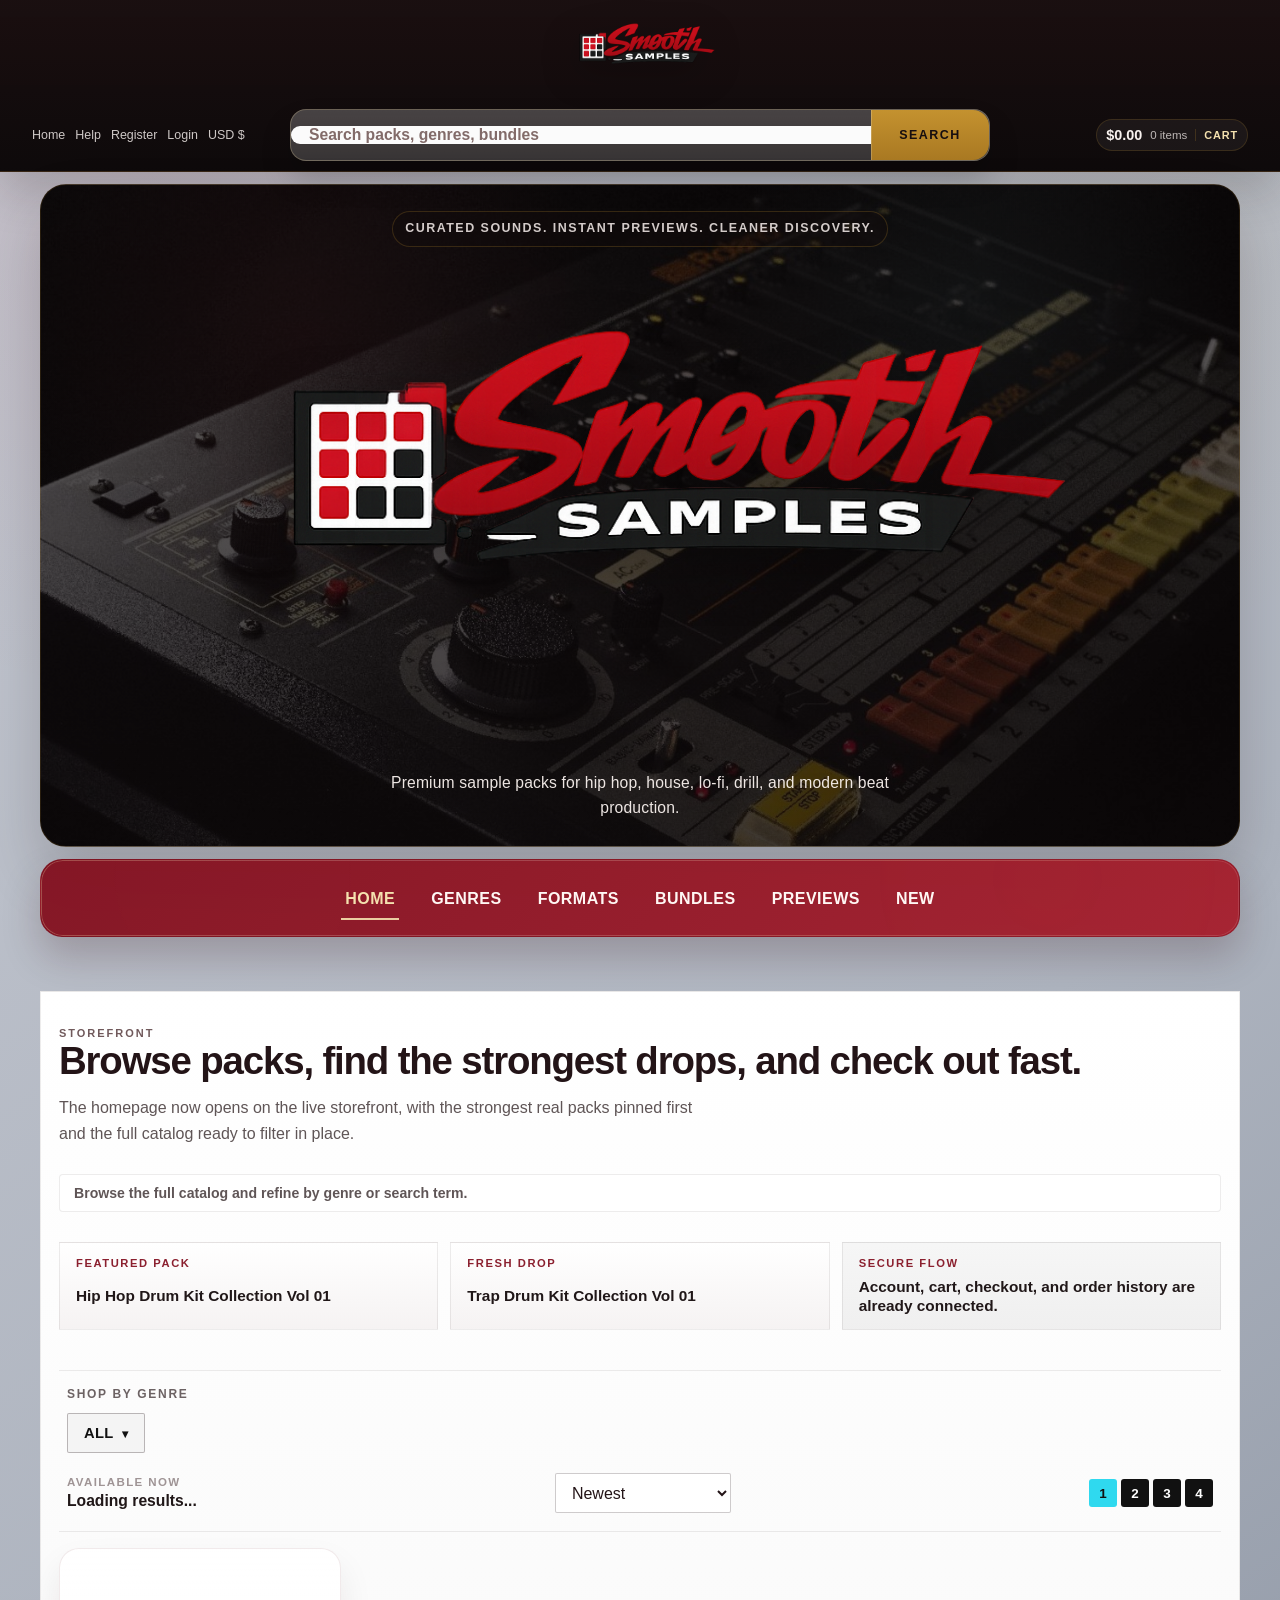
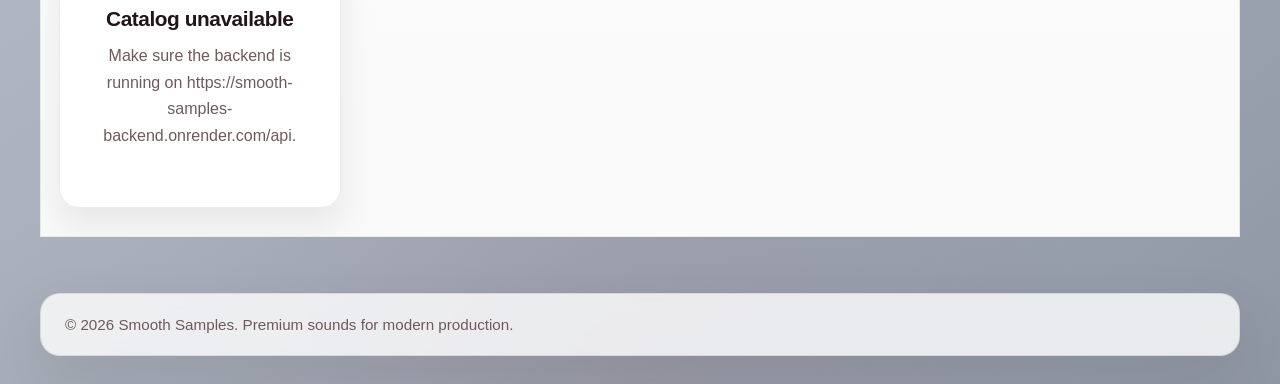
==== commit 4b1af172: "Differentiate storefront home and catalog archive" ====
--- a/index.html
+++ b/index.html
@@ -8,7 +8,7 @@
       name="description"
       content="Discover premium sample packs across multiple genres with fast browsing and instant audio previews."
     />
-    <link rel="stylesheet" href="./styles.css?v=20260406-10" />
+    <link rel="stylesheet" href="./styles.css?v=20260406-11" />
     <script>
       if (window.location.hash) {
         history.replaceState(null, "", window.location.pathname + window.location.search);
@@ -84,17 +84,32 @@
         <section class="section catalog-hero">
           <div class="catalog-intro">
             <div class="section-heading">
-              <p class="eyebrow">Browse</p>
-              <h1 class="catalog-title">Start directly from the full Smooth Samples catalog.</h1>
+              <p class="eyebrow">Storefront</p>
+              <h1 class="catalog-title">Browse packs, find the strongest drops, and check out fast.</h1>
               <p>
-                The homepage now opens on the storefront itself, with search,
-                genre filters, sort controls, and the live pack wall front and center.
+                The homepage now opens on the live storefront, with the strongest
+                real packs pinned first and the full catalog ready to filter in place.
               </p>
             </div>
 
             <p class="catalog-search-summary" id="catalog-search-summary">
               Browse the full catalog and refine by genre or search term.
             </p>
+
+            <div class="catalog-home-highlights" aria-label="Storefront highlights">
+              <a class="catalog-home-highlight" href="./product-hip-hop-drum-kit-collection-vol-01.html">
+                <span class="catalog-home-highlight-label">Featured Pack</span>
+                <strong>Hip Hop Drum Kit Collection Vol 01</strong>
+              </a>
+              <a class="catalog-home-highlight" href="./product-trap-drum-kit-collection-vol-01.html">
+                <span class="catalog-home-highlight-label">Fresh Drop</span>
+                <strong>Trap Drum Kit Collection Vol 01</strong>
+              </a>
+              <a class="catalog-home-highlight catalog-home-highlight-muted" href="./account.html">
+                <span class="catalog-home-highlight-label">Secure Flow</span>
+                <strong>Account, cart, checkout, and order history are already connected.</strong>
+              </a>
+            </div>
           </div>
 
           <div class="catalog-main catalog-main-storefront">
@@ -148,7 +163,7 @@
     <script src="./assets/js/store-api.js"></script>
     <script src="./assets/js/cart.js"></script>
     <script src="./assets/js/auth.js?v=20260406-9"></script>
-    <script src="./assets/js/search-ui.js?v=20260406-10"></script>
-    <script src="./assets/js/catalog.js?v=20260406-10"></script>
+    <script src="./assets/js/search-ui.js?v=20260406-11"></script>
+    <script src="./assets/js/catalog.js?v=20260406-11"></script>
   </body>
 </html>
--- a/styles.css
+++ b/styles.css
@@ -1078,6 +1078,47 @@
   padding-bottom: 14px;
 }
 
+.catalog-home-highlights {
+  display: grid;
+  grid-template-columns: repeat(3, minmax(0, 1fr));
+  gap: 12px;
+  margin-top: 4px;
+}
+
+.catalog-home-highlight {
+  display: grid;
+  gap: 8px;
+  padding: 14px 16px;
+  border: 1px solid rgba(35, 20, 23, 0.08);
+  background: linear-gradient(180deg, rgba(255, 255, 255, 0.96), rgba(245, 242, 242, 0.96));
+  color: #201718;
+  text-decoration: none;
+  transition: transform 160ms ease, border-color 160ms ease, background 160ms ease;
+}
+
+.catalog-home-highlight:hover {
+  transform: translateY(-2px);
+  border-color: rgba(184, 21, 39, 0.22);
+  background: linear-gradient(180deg, rgba(255, 255, 255, 1), rgba(250, 245, 245, 1));
+}
+
+.catalog-home-highlight-label {
+  color: #8b202f;
+  font-size: 0.7rem;
+  font-weight: 800;
+  letter-spacing: 0.14em;
+  text-transform: uppercase;
+}
+
+.catalog-home-highlight strong {
+  font-size: 0.96rem;
+  line-height: 1.25;
+}
+
+.catalog-home-highlight-muted {
+  background: linear-gradient(180deg, rgba(246, 246, 246, 0.98), rgba(239, 239, 239, 0.98));
+}
+
 .page-catalog .catalog-title {
   font-size: clamp(1.8rem, 3vw, 2.45rem);
   line-height: 1;
@@ -2807,6 +2848,10 @@
     gap: 14px;
   }
 
+  .catalog-home-highlights {
+    grid-template-columns: 1fr;
+  }
+
   .catalog-results-meta {
     align-items: flex-end;
   }
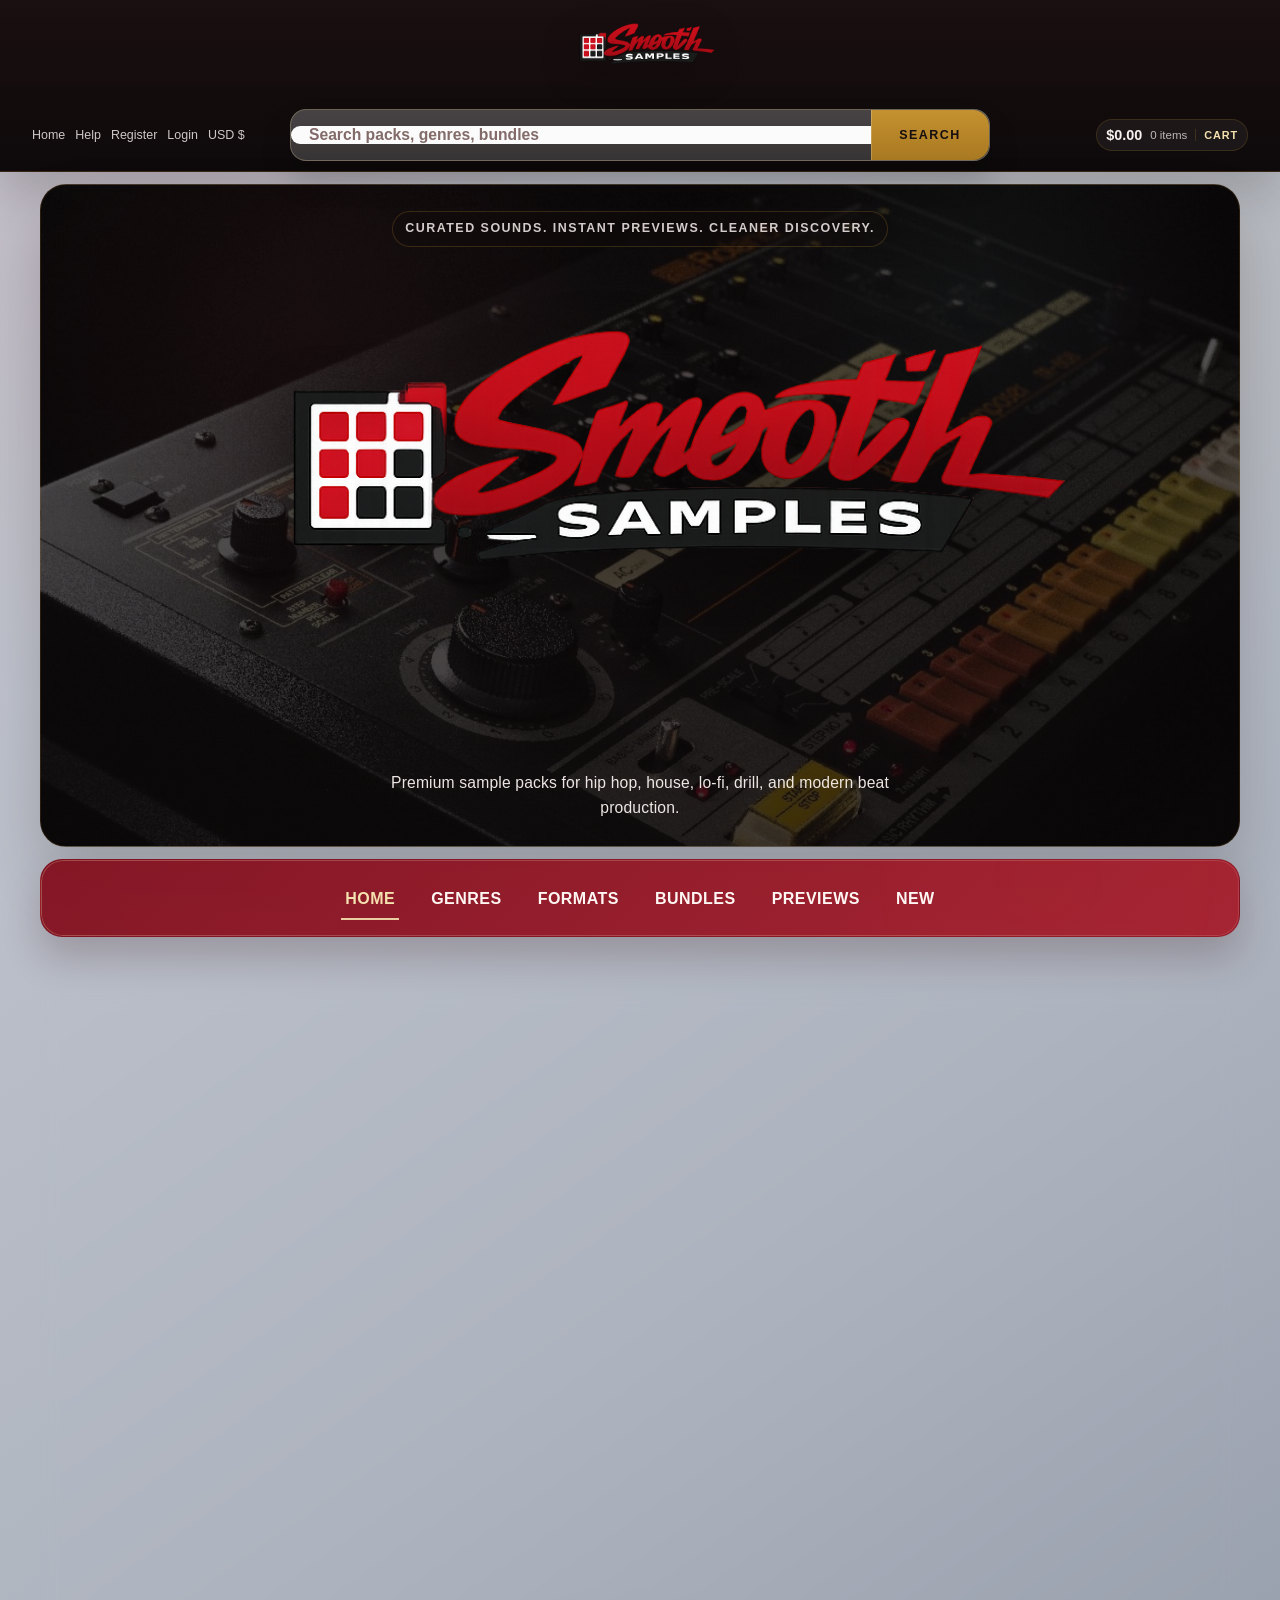
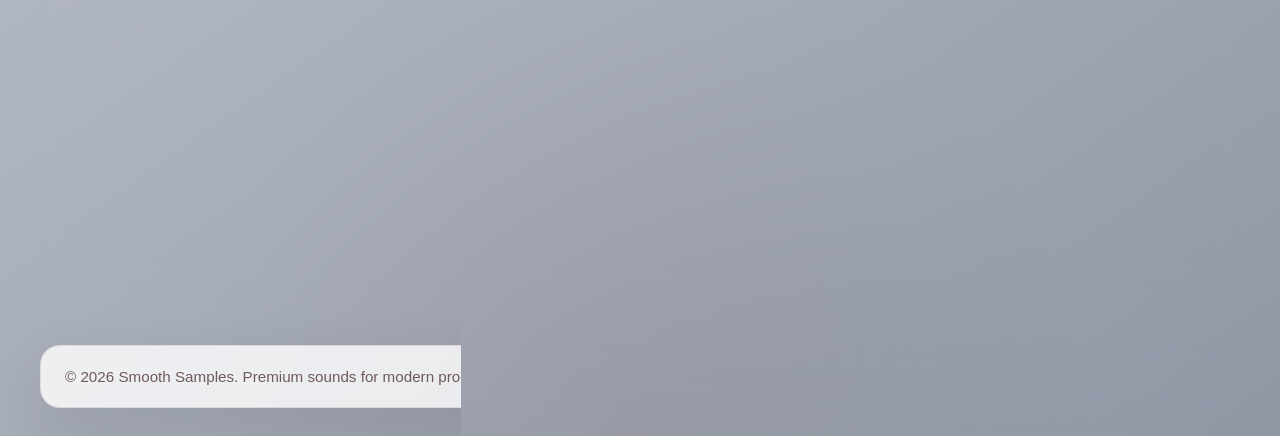
==== commit 927076e3: "Add storefront shortcuts and archive links" ====
--- a/index.html
+++ b/index.html
@@ -110,6 +110,12 @@
                 <strong>Account, cart, checkout, and order history are already connected.</strong>
               </a>
             </div>
+
+            <div class="catalog-mode-links" aria-label="Storefront shortcuts">
+              <a class="catalog-mode-link is-primary" href="./catalog.html">Open full archive</a>
+              <a class="catalog-mode-link" href="./account.html">Go to account</a>
+              <a class="catalog-mode-link" href="./help.html">Help center</a>
+            </div>
           </div>
 
           <div class="catalog-main catalog-main-storefront">
--- a/styles.css
+++ b/styles.css
@@ -1119,6 +1119,43 @@
   background: linear-gradient(180deg, rgba(246, 246, 246, 0.98), rgba(239, 239, 239, 0.98));
 }
 
+.catalog-mode-links {
+  display: flex;
+  align-items: center;
+  flex-wrap: wrap;
+  gap: 10px;
+}
+
+.catalog-mode-link {
+  display: inline-flex;
+  align-items: center;
+  min-height: 40px;
+  padding: 0 14px;
+  border: 1px solid rgba(35, 20, 23, 0.12);
+  background: #ffffff;
+  color: #2a1f20;
+  font-size: 0.82rem;
+  font-weight: 800;
+  letter-spacing: 0.06em;
+  text-decoration: none;
+  text-transform: uppercase;
+}
+
+.catalog-mode-link.is-primary {
+  border-color: rgba(184, 21, 39, 0.24);
+  background: #b81527;
+  color: #ffffff;
+}
+
+.catalog-mode-link:hover {
+  border-color: rgba(35, 20, 23, 0.22);
+}
+
+.catalog-mode-link.is-primary:hover {
+  border-color: rgba(184, 21, 39, 0.4);
+  background: #a61324;
+}
+
 .page-catalog .catalog-title {
   font-size: clamp(1.8rem, 3vw, 2.45rem);
   line-height: 1;
@@ -2852,6 +2889,11 @@
     grid-template-columns: 1fr;
   }
 
+  .catalog-mode-links {
+    display: grid;
+    grid-template-columns: 1fr;
+  }
+
   .catalog-results-meta {
     align-items: flex-end;
   }
